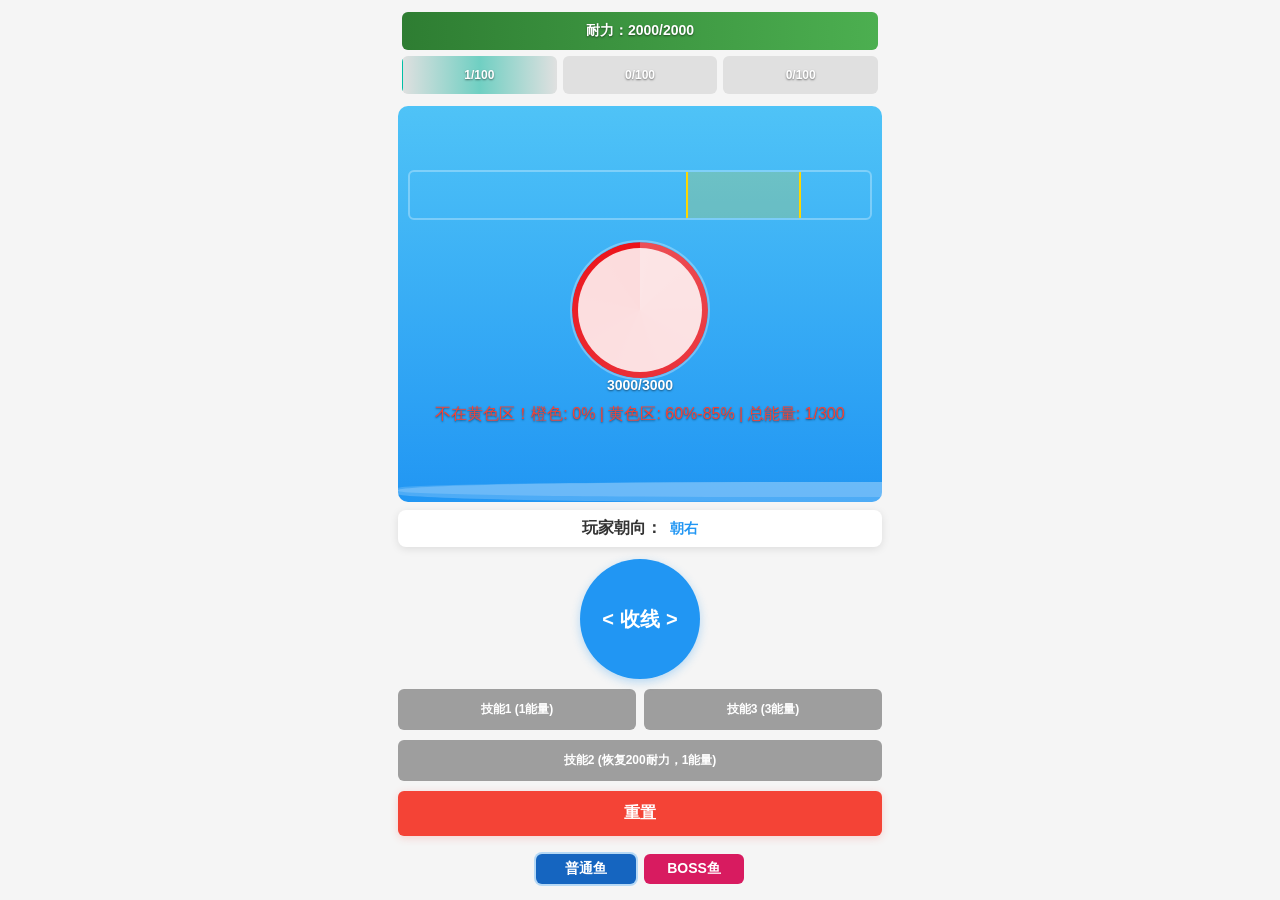
==== index.html @ 4c5f19bc "修改多个文件" ====
<!DOCTYPE html>
<html lang="zh-CN">
<head>
    <meta charset="UTF-8">
    <!-- 终极移动端视口设置：强制竖屏、适配刘海屏、禁止缩放 -->
    <meta name="viewport" content="width=device-width, initial-scale=1.0, maximum-scale=1.0, minimum-scale=1.0, user-scalable=no, viewport-fit=cover">
    <meta name="screen-orientation" content="portrait">
    <meta name="x5-screen-orientation" content="portrait">
    <meta name="msapplication-tap-highlight" content="no">
    <meta name="apple-mobile-web-app-capable" content="yes">
    <meta name="apple-mobile-web-app-status-bar-style" content="black-translucent">
    <title>demo</title>
    <link rel="stylesheet" href="game.css">
</head>
<body>
    <!-- 子弹时间提示 -->
    <div class="bullet-time-notice" id="bulletTimeNotice">子弹时间！1秒内橙色条减速，鱼持续掉血</div>

    <!-- 游戏结束弹窗（补充缺失的DOM） -->
    <div class="game-over-screen" id="gameOverScreen">
        <div class="game-over-text" id="gameOverText"></div>
        <button class="reset-button" id="gameOverResetBtn">重新开始</button>
    </div>

    <div class="main-wrapper">
        <!-- 顶部区域 - 横向耐力和能量条 -->
        <div class="top-section">
            <div class="player-stamina-horizontal">
                <div class="player-stamina-fill-horizontal" id="playerStaminaFill"></div>
                <div class="player-stamina-text-horizontal" id="playerStaminaText">耐力：2000/2000</div>
            </div>
            <div class="green-bars-horizontal">
                <div class="green-bar-horizontal">
                    <div class="green-fill-horizontal" id="greenFill1"></div>
                    <div class="green-effect-horizontal" id="greenEffect1"></div>
                    <!-- 新增能量条文字容器 -->
                    <div class="green-bar-text" id="greenBarText1">0/100</div>
                </div>
                <div class="green-bar-horizontal">
                    <div class="green-fill-horizontal" id="greenFill2"></div>
                    <div class="green-effect-horizontal" id="greenEffect2"></div>
                    <!-- 新增能量条文字容器 -->
                    <div class="green-bar-text" id="greenBarText2">0/100</div>
                </div>
                <div class="green-bar-horizontal">
                    <div class="green-fill-horizontal" id="greenFill3"></div>
                    <div class="green-effect-horizontal" id="greenEffect3"></div>
                    <!-- 新增能量条文字容器 -->
                    <div class="green-bar-text" id="greenBarText3">0/100</div>
                </div>
            </div>
        </div>

        <!-- 水域区域 -->
        <div class="water-section">
            <div class="water-wave"></div>
            <div class="water-wave"></div>
            <div class="pull-bar-section">
                <div class="top-bar">
                    <div class="orange-fill" id="orangeFill"></div>
                    <div class="target-zone" id="targetZone"></div>
                </div>
            </div>
            <div class="fish-health-section">
                <div class="fish-health-container">
                    <div class="fish-direction-text" id="fishDirectionText">鱼游动方向：右</div>
                    <div class="fish-health-ring">
                        <div class="fish-health-fill" id="fishHealthFill"></div>
                    </div>
                    <div class="fish-health-mask">
                        <div class="fish-icon" id="fishIcon"></div>
                    </div>
                    <div class="fish-health-text" id="fishHealthText">3000/3000</div>
                </div>
            </div>
            <!-- 状态文本（放大字号适配） -->
            <div class="status" id="status">按住并拖动收线按钮（往鱼反方向）| 黄色判定区：60%（含）-85%（不含） | 总能量：0/300</div>
        </div>

        <!-- 玩家朝向区域 -->
        <div class="player-direction-section">
            <div class="direction-display">
                <div class="direction-label">玩家朝向：</div>
                <div class="player-icon" id="playerIcon"></div>
                <div class="direction-text" id="directionText">朝右</div>
            </div>
        </div>

        <!-- 底部操作区域（重构按钮布局） -->
        <div class="bottom-section">
            <div class="button-container">
                <!-- 收线按钮单独一行居中 -->
                <div class="reel-button-row">
                    <button class="reel-button" id="reelButton">
                        <span>&lt;</span>
                        <span>收线</span>
                        <span>&gt;</span>
                    </button>
                </div>
                
                <!-- 技能1/3并排 -->
                <div class="skill-buttons-row-1">
                    <button class="skill-button skill1-button" id="skill1Button" disabled>技能1 (1能量)</button>
                    <button class="skill-button skill3-button" id="skill3Button" disabled>技能3 (3能量)</button>
                </div>
                
                <!-- 技能2单独一行 -->
                <div class="skill-buttons-row-2">
                    <button class="skill-button skill2-button" id="skill2Button" disabled>技能2 (恢复200耐力，1能量)</button>
                </div>
                
                <!-- 重置按钮 -->
                <div class="reset-button-row">
                    <button class="reset-button" id="resetButton">重置</button>
                </div>
                
                <!-- 鱼类型选择移到重置按钮下方 -->
                <div class="fish-select-group">
                    <button class="fish-select-button normal-fish-btn active" id="normalFishBtn">普通鱼</button>
                    <button class="fish-select-button boss-fish-btn" id="bossFishBtn">BOSS鱼</button>
                </div>
            </div>
        </div>
    </div>

    <!-- 粒子容器（fixed全屏，最高层级） -->
    <div class="particle-container" id="particleContainer"></div>

    <script src="game.js"></script>
</body>
</html>
---- game.css ----
* {
    margin: 0;
    padding: 0;
    box-sizing: border-box;
    touch-action: none; 
    -webkit-tap-highlight-color: transparent;
}

/* 核心：body填满屏幕，无滚动，适配刘海屏 */
body {
    font-family: Arial, sans-serif;
    background: #f5f5f5;
    display: flex;
    flex-direction: column;
    align-items: center;
    width: 100vw;          
    height: 100vh;         
    overflow: hidden;      
    padding: 0;            
    /* 适配刘海屏/底部导航栏 */
    padding-top: env(safe-area-inset-top);
    padding-bottom: env(safe-area-inset-bottom);
    padding-left: env(safe-area-inset-left);
    padding-right: env(safe-area-inset-right);
}

/* 核心：主容器填满屏幕，用flex替代grid实现高度自适应 */
.main-wrapper {
    width: 100%;
    height: 100%;          
    max-width: 500px;      
    display: flex;
    flex-direction: column;
    gap: 8px;              
    padding: 8px;          
}

/* 顶部区域：自适应高度，不占过多空间 */
.top-section {
    display: flex;
    flex-direction: column;
    gap: 6px;
    padding: 4px;
    width: 100%;
    flex-shrink: 0;        
}

.fish-select-group {
    display: flex;
    gap: 8px;
    justify-content: center;
    margin-top: 8px; 
    flex-wrap: wrap;
}

.fish-select-button {
    padding: 6px 16px;
    font-size: 14px;
    font-weight: bold;
    color: white;
    border: none;
    border-radius: 6px;
    cursor: pointer;
    transition: all 0.2s;
    user-select: none;
    min-width: 100px;
}

.normal-fish-btn { background: #2196f3; }
.normal-fish-btn.active { background: #1565c0; box-shadow: 0 0 0 2px rgba(33, 150, 243, 0.3); }
.boss-fish-btn { background: #d81b60; }
.boss-fish-btn.active { background: #b0003a; box-shadow: 0 0 0 2px rgba(216, 27, 96, 0.3); }

/* 耐力条/能量条：降低高度，适配屏幕 + 恢复能量进度文字 */
.player-stamina-horizontal {
    width: 100%;
    height: 38px;
    background: #e0e0e0;
    border-radius: 6px;
    overflow: hidden;
    position: relative;
}

.player-stamina-fill-horizontal {
    position: absolute;
    top: 0;
    left: 0;
    height: 100%;
    width: 100%;
    background: linear-gradient(90deg, #2E7D32, #4CAF50);
    transition: width 0.1s linear;
}

.player-stamina-text-horizontal {
    position: absolute;
    top: 50%;
    left: 50%;
    transform: translate(-50%, -50%);
    color: white;
    font-weight: bold;
    font-size: 14px;
    text-shadow: 0 1px 2px rgba(0,0,0,0.5);
    z-index: 1;
}

.green-bars-horizontal {
    display: flex;
    gap: 6px;
    width: 100%;
}

.green-bar-horizontal {
    flex: 1;
    height: 38px;
    background: #e0e0e0;
    border-radius: 6px;
    overflow: hidden;
    position: relative;
}

/* 新增：能量条进度文字 */
.green-bar-text {
    position: absolute;
    top: 50%;
    left: 50%;
    transform: translate(-50%, -50%);
    color: white;
    font-weight: bold;
    font-size: 12px;
    text-shadow: 0 1px 2px rgba(0,0,0,0.5);
    z-index: 1;
}

.green-fill-horizontal {
    position: absolute;
    top: 0;
    left: 0;
    height: 100%;
    width: 0%;
    background: #00bfa5;
    transition: width 0.05s linear;
}

.green-fill-horizontal.full {
    background: linear-gradient(90deg, #00ff9d, #00bfa5);
    box-shadow: 0 0 12px rgba(0, 255, 157, 0.7);
    animation: glow 1s infinite alternate;
}

@keyframes glow {
    from { box-shadow: 0 0 12px rgba(0, 255, 157, 0.7); }
    to { box-shadow: 0 0 20px rgba(0, 255, 157, 1); }
}

.green-effect-horizontal {
    position: absolute;
    top: 0;
    left: 0;
    width: 100%;
    height: 100%;
    background: linear-gradient(90deg, 
        rgba(0,191,165,0) 0%, 
        rgba(0,191,165,0.5) 50%, 
        rgba(0,191,165,0) 100%);
    opacity: 0;
    animation: greenShimmerHorizontal 1.2s infinite linear;
}

.green-effect-horizontal.active { opacity: 1; }

@keyframes greenShimmerHorizontal {
    0% { transform: translateX(-100%); }
    100% { transform: translateX(100%); }
}

/* 水域区域：核心自适应高度，占满剩余空间 */
.water-section {
    width: 100%;
    background: linear-gradient(180deg, #4fc3f7, #2196f3);
    border-radius: 10px;
    position: relative;
    overflow: hidden;
    padding: 15px 10px;
    display: flex;
    flex-direction: column;
    align-items: center;
    justify-content: center;
    flex-grow: 1;          
    min-height: 280px;     
}

.pull-bar-section { width: 100%; }

/* 水波动画：缩小尺寸，适配小屏 */
.water-wave {
    position: absolute;
    bottom: 0;
    left: 0;
    width: 200%;
    height: 20px;
    background: rgba(255, 255, 255, 0.2);
    border-radius: 40%;
    animation: wave 8s linear infinite;
    z-index: 1;
}

.water-wave:nth-child(2) {
    animation-delay: -4s;
    opacity: 0.8;
    height: 15px;
    bottom: 5px;
}

@keyframes wave {
    0% { transform: translateX(0) rotate(0deg); }
    50% { transform: translateX(-50%) rotate(10deg); }
    100% { transform: translateX(0) rotate(0deg); }
}

/* 拉力条：降低高度，适配屏幕 */
.top-bar {
    position: relative;
    width: 100%;
    height: 50px;
    background: transparent;
    border-radius: 6px;
    overflow: hidden;
    margin-bottom: 20px;
    z-index: 2;
    border: 2px solid rgba(255, 255, 255, 0.3);
    display: flex;
    align-items: center;
    padding: 0 8px;
}

.orange-fill {
    position: absolute;
    top: 50%;
    left: 0;
    transform: translateY(-50%);
    height: 100%;
    width: 0%;
    background: linear-gradient(to right, #ff6d00, #ffb74d);
    opacity: 0.9;
    border-radius: 3px;
    transition: width 0.1s ease;
    z-index: 1;
}

.orange-fill.bullet-time {
    background: linear-gradient(90deg, #ff8c00, #ffdd00, #ff8c00);
    box-shadow: 0 0 15px rgba(255, 221, 0, 0.8);
    animation: pulse 0.5s infinite alternate;
}

@keyframes pulse {
    from { transform: translateY(-50%) scaleX(1); }
    to { transform: translateY(-50%) scaleX(1.02); }
}

.orange-fill.full-warning {
    background: linear-gradient(90deg, #ff8c00, #ff0000, #ff8c00);
    box-shadow: 0 0 15px rgba(255, 0, 0, 0.8);
    animation: shake 0.3s infinite alternate;
}

@keyframes shake {
    from { transform: translateY(-50%) translateX(0); }
    to { transform: translateY(-50%) translateX(3px); }
}

/* 黄色判定区：提升层级，确保不被橙色条覆盖 */
.target-zone {
    position: absolute;
    top: 0;
    left: 60%;
    width: 25%;
    height: 100%;
    border-left: 2px solid #ffd700;
    border-right: 2px solid #ffd700;
    box-sizing: border-box;
    background: rgba(255, 215, 0, 0.2);
    z-index: 3;
    transition: left 0.1s linear, width 0.1s linear;
}

/* 粒子容器：全屏布局，最高层级，允许溢出 */
.particle-container {
    position: fixed;
    top: 0;
    left: 0;
    width: 100vw;    
    height: 100vh;   
    pointer-events: none;
    z-index: 9999;   
    overflow: visible;
}

.particle {
    position: absolute;
    width: 4px;
    height: 4px;
    background: #00bfa5;
    border-radius: 50%;
    opacity: 0;
    z-index: 9999;
}

@keyframes particle-to-energy {
    0% { transform: translate(0, 0) scale(0); opacity: 0; }
    20% { opacity: 1; transform: translate(0, -15px) scale(1); }
    80% { opacity: 0.8; transform: translate(calc(var(--target-x) * 1px), calc(var(--target-y) * 1px)) scale(0.8); }
    100% { transform: translate(calc(var(--target-x) * 1px), calc(var(--target-y) * 1px)) scale(0); opacity: 0; }
}

/* 鱼血量容器：缩小尺寸，适配小屏 */
.fish-health-container {
    position: relative;
    width: 140px;
    height: 140px;
    z-index: 2;
    border: 2px solid rgba(255, 255, 255, 0.3);
    border-radius: 50%;
    background: transparent;
}

.fish-health-ring {
    width: 100%;
    height: 100%;
    border-radius: 50%;
    background: transparent;
    position: relative;
    overflow: hidden;
}

.fish-health-fill {
    position: absolute;
    top: 0;
    left: 0;
    width: 100%;
    height: 100%;
    background: conic-gradient(#ff4444 0deg, #ff0000 var(--health-deg), transparent var(--health-deg));
    clip-path: circle(50% at center);
    transition: --health-deg 0.05s linear;
    opacity: 0.9;
}

.fish-health-mask {
    position: absolute;
    top: 6px;
    left: 6px;
    right: 6px;
    bottom: 6px;
    border-radius: 50%;
    background: rgba(255, 255, 255, 0.85);
    display: flex;
    align-items: center;
    justify-content: center;
    z-index: 2;
}

.fish-icon {
    width: 60px;
    height: 60px;
    background: url("https://img.icons8.com/fluency/96/000000/fish.png") center/contain no-repeat;
    transition: transform 0.5s ease;
}

.fish-icon.left { transform: scaleX(-1); }
.fish-direction-text { display: none; }

.fish-health-text {
    position: absolute;
    bottom: -15px;
    left: 50%;
    transform: translateX(-50%);
    color: white;
    text-shadow: 0 1px 2px rgba(0,0,0,0.5);
    font-weight: bold;
    font-size: 14px;
    z-index: 3;
}

/* 玩家朝向区域：缩小尺寸，适配屏幕 */
.player-direction-section {
    width: 100%;
    display: flex;
    flex-direction: column;
    align-items: center;
    margin-bottom: 4px;
    flex-shrink: 0;
}

.direction-display {
    display: flex;
    align-items: center;
    gap: 4px;
    padding: 8px 15px;
    background: white;
    border-radius: 8px;
    box-shadow: 0 2px 8px rgba(0,0,0,0.1);
    width: 100%;
    justify-content: center;
}

.direction-label { font-size: 16px; font-weight: bold; color: #333; }
.player-icon {
    width: 0px;
    height: 0px;
    background: url("https://img.icons8.com/fluency/96/000000/person-fishing.png") center/contain no-repeat;
    transition: transform 0.3s ease;
}
.player-icon.left { transform: scaleX(-1); }
.direction-text { font-size: 14px; font-weight: bold; color: #2196f3; }

/* 底部区域：自适应高度，不溢出 */
.bottom-section {
    width: 100%;
    display: flex;
    flex-direction: column;
    flex-shrink: 0;        
}

/* 重构按钮布局：收线按钮居中，技能1/3分上下 */
.button-container {
    display: flex;
    flex-direction: column;
    align-items: center;
    gap: 10px;
    margin-bottom: 8px;
}

/* 收线按钮行：单独一行居中 */
.reel-button-row {
    display: flex;
    justify-content: center;
    width: 100%;
}

/* 技能按钮行：技能1/3并排，技能2单独一行 */
.skill-buttons-row-1 {
    display: flex;
    justify-content: space-between;
    width: 100%;
    gap: 8px;
}

.skill-buttons-row-2 {
    display: flex;
    justify-content: center;
    width: 100%;
}

.reset-button-row {
    display: flex;
    justify-content: center;
    width: 100%;
}

/* 收线按钮：保持原有尺寸 */
.reel-button {
    width: 120px;
    height: 120px;
    font-size: 20px;
    font-weight: bold;
    color: white;
    background: #2196f3;
    border: none;
    border-radius: 50%;
    cursor: pointer;
    transition: all 0.2s;
    user-select: none;
    display: flex;
    align-items: center;
    justify-content: center;
    gap: 6px;
    position: relative;
    touch-action: none;
    box-shadow: 0 3px 10px rgba(33, 150, 243, 0.3);
}

.reel-button.correct-direction {
    background: linear-gradient(135deg, #4CAF50, #8BC34A);
    box-shadow: 0 0 20px rgba(76, 175, 80, 0.8);
    animation: correctPulse 0.6s infinite alternate;
}

@keyframes correctPulse {
    from { transform: scale(1); }
    to { transform: scale(1.05); }
}

.reel-button:hover, .reel-button:active {
    background: #1565c0;
    transform: scale(0.96);
}

.reel-button.dragging { background: #1565c0; }

/* 按钮通用样式：技能按钮改为正方形，减少横向占用 */
.reset-button {
    padding: 12px 0;
    font-size: 16px;
    font-weight: bold;
    color: white;
    background: #f44336;
    border: none;
    border-radius: 6px;
    cursor: pointer;
    transition: background 0.2s, transform 0.1s;
    user-select: none;
    width: 100%;
    box-shadow: 0 2px 8px rgba(244, 67, 54, 0.2);
}

.reset-button:hover, .reset-button:active {
    background: #d32f2f;
    transform: scale(0.96);
}

/* 技能按钮：改为正方形/等宽按钮，缩小字体，减少横向占用 */
.skill-button {
    padding: 12px 0;
    font-size: 12px;
    font-weight: bold;
    color: white;
    border: none;
    border-radius: 6px;
    cursor: pointer;
    transition: background 0.2s, transform 0.1s;
    user-select: none;
    flex: 1;
    min-width: 0; /* 移除最小宽度限制 */
    box-shadow: 0 2px 6px rgba(0,0,0,0.1);
    text-align: center;
    white-space: nowrap;
    overflow: hidden;
    text-overflow: ellipsis;
}

.skill1-button { background: #4caf50; }
.skill1-button:hover, .skill1-button:active { background: #388e3c; transform: scale(0.96); }
.skill1-button:disabled { background: #9e9e9e; cursor: not-allowed; transform: none; box-shadow: none; }

.skill2-button { background: #9C27B0; }
.skill2-button:hover, .skill2-button:active { background: #7B1FA2; transform: scale(0.96); }
.skill2-button:disabled { background: #9e9e9e; cursor: not-allowed; transform: none; box-shadow: none; }

.skill3-button { background: #ff9800; }
.skill3-button:hover, .skill3-button:active { background: #f57c00; transform: scale(0.96); }
.skill3-button:disabled { background: #9e9e9e; cursor: not-allowed; transform: none; box-shadow: none; }

/* 状态文本：放大字号，适配不同屏幕 */
.status {
    font-size: 15px; /* 原12px → 15px */
    color: #666;
    text-align: center;
    margin-bottom: 4px;
    padding: 8px 6px; /* 增加内边距 */
    border-radius: 6px;
    transition: all 0.2s;
    line-height: 1.4;
    font-weight: 500;
}

/* 水域中的状态文本样式优化 */
.water-section .status {
    margin-top: 15px;
    width: 100%;
    color: white;
    text-shadow: 0 1px 2px rgba(0,0,0,0.5);
    font-size: 16px; /* 水域内再放大1px */
}

.status.correct {
    background: rgba(76, 175, 80, 0.2);
    color: #2E7D32;
    font-weight: bold;
}

.status.wrong {
    background: rgba(244, 67, 54, 0.2);
    color: #C62828;
    font-weight: bold;
}

/* 子弹时间提示：适配刘海屏，缩小尺寸 */
.bullet-time-notice {
    position: fixed;
    top: calc(10px + env(safe-area-inset-top));
    left: 50%;
    transform: translateX(-50%);
    background: rgba(255, 221, 0, 0.9);
    color: #333;
    padding: 6px 20px;
    border-radius: 50px;
    font-size: 16px;
    font-weight: bold;
    z-index: 100;
    opacity: 0;
    transition: opacity 0.3s;
    pointer-events: none;
    box-shadow: 0 3px 12px rgba(255, 221, 0, 0.8);
}

.bullet-time-notice.show {
    opacity: 1;
    animation: bounce 0.5s ease-in-out;
}

@keyframes bounce {
    0% { transform: translateX(-50%) scale(0.8); }
    50% { transform: translateX(-50%) scale(1.1); }
    100% { transform: translateX(-50%) scale(1); }
}

/* 游戏结束弹窗：适配手机屏幕 */
.game-over-screen {
    position: fixed;
    top: 50%;
    left: 50%;
    transform: translate(-50%, -50%);
    background: rgba(0,0,0,0.85);
    color: white;
    padding: 20px 30px;
    border-radius: 10px;
    font-size: 18px;
    font-weight: bold;
    z-index: 999;
    display: none;
    text-align: center;
    width: 85%;
    max-width: 300px;
}

.game-over-text {
    margin-bottom: 15px;
    line-height: 1.4;
}

/* 自定义属性兼容 */
:root { --health-deg: 360deg; }

/* 移动端专属适配（覆盖所有尺寸） */
@media (max-width: 768px) {
    .main-wrapper { gap: 6px; padding: 6px; }
    .top-section { gap: 4px; padding: 2px; }
    .player-stamina-horizontal, .green-bar-horizontal { height: 35px; }
    .water-section { min-height: 250px; padding: 10px 8px; }
    .top-bar { height: 45px; margin-bottom: 15px; }
    .fish-health-container { width: 120px; height: 120px; }
    .fish-icon { width: 50px; height: 50px; }
    
    /* 状态文字进一步放大 */
    .status { font-size: 14px; }
    .water-section .status { font-size: 15px; }
    
    /* 技能按钮字体更小，适配极小屏 */
    .skill-button { font-size: 11px; padding: 10px 0; }
}

/* 极小屏幕（如iPhone SE/小安卓机） */
@media (max-width: 375px) {
    .reel-button { width: 100px; height: 100px; font-size: 18px; }
    .fish-health-container { width: 100px; height: 100px; }
    .fish-icon { width: 40px; height: 40px; }
    .top-bar { height: 40px; }
    .water-section { min-height: 220px; }
    
    /* 极小屏状态文字适配 */
    .status { font-size: 13px; padding: 6px 4px; }
    .water-section .status { font-size: 14px; }
}
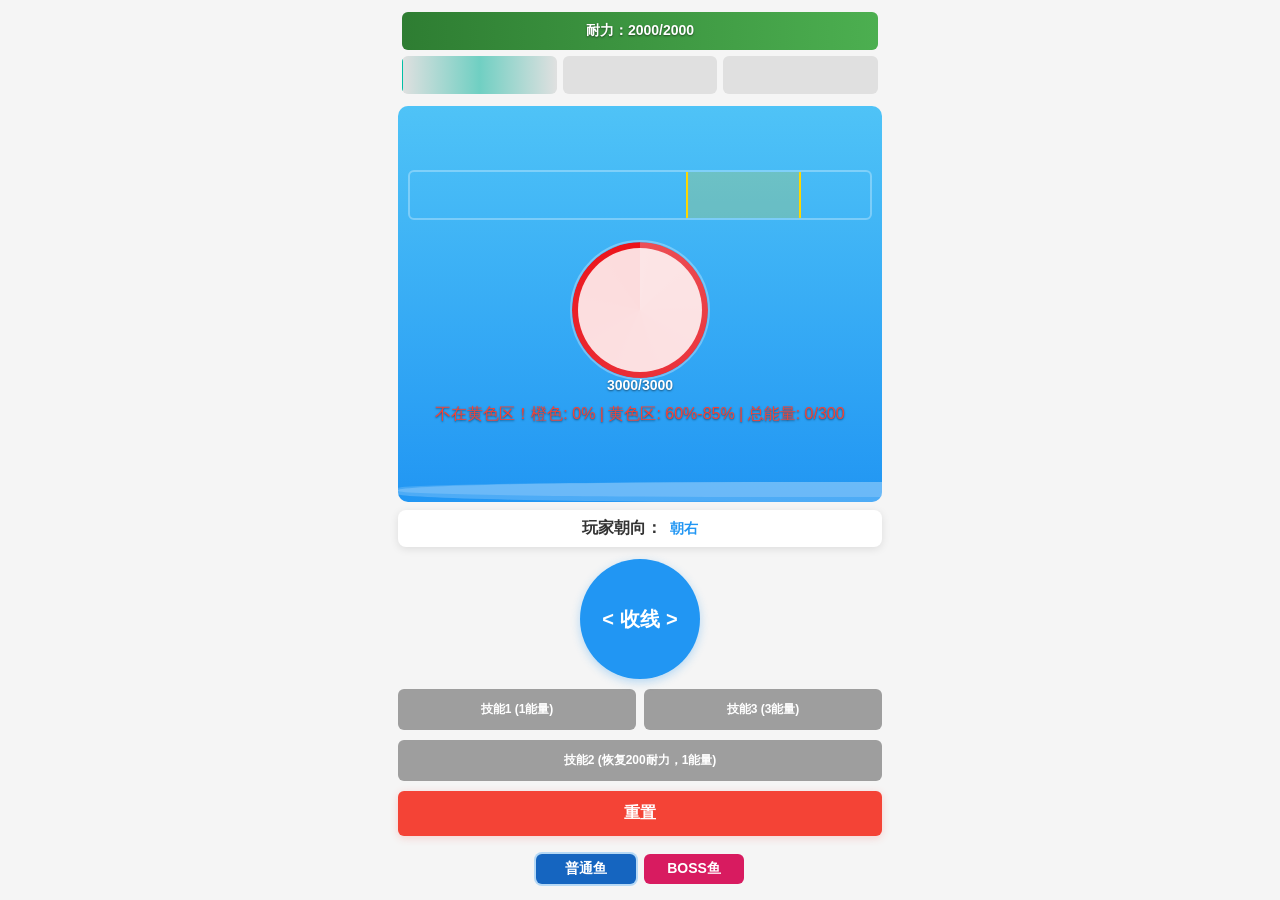
==== commit c8f66287: "改动很多" ====
--- a/index.html
+++ b/index.html
@@ -33,21 +33,17 @@
                 <div class="green-bar-horizontal">
                     <div class="green-fill-horizontal" id="greenFill1"></div>
                     <div class="green-effect-horizontal" id="greenEffect1"></div>
-                    <!-- 新增能量条文字容器 -->
-                    <div class="green-bar-text" id="greenBarText1">0/100</div>
-                </div>
+                    
+                                    </div>
                 <div class="green-bar-horizontal">
                     <div class="green-fill-horizontal" id="greenFill2"></div>
                     <div class="green-effect-horizontal" id="greenEffect2"></div>
-                    <!-- 新增能量条文字容器 -->
-                    <div class="green-bar-text" id="greenBarText2">0/100</div>
+                    
                 </div>
                 <div class="green-bar-horizontal">
                     <div class="green-fill-horizontal" id="greenFill3"></div>
                     <div class="green-effect-horizontal" id="greenEffect3"></div>
-                    <!-- 新增能量条文字容器 -->
-                    <div class="green-bar-text" id="greenBarText3">0/100</div>
-                </div>
+                                    </div>
             </div>
         </div>
 
--- a/game.css
+++ b/game.css
@@ -2,7 +2,6 @@
     margin: 0;
     padding: 0;
     box-sizing: border-box;
-    touch-action: none; 
     -webkit-tap-highlight-color: transparent;
 }
 
@@ -302,6 +301,9 @@
     height: 4px;
     background: #00bfa5;
     border-radius: 50%;
+    border-style:solid;
+    border-width:2px;
+    border-color: white;
     opacity: 0;
     z-index: 9999;
 }
@@ -670,4 +672,8 @@
     /* 极小屏状态文字适配 */
     .status { font-size: 13px; padding: 6px 4px; }
     .water-section .status { font-size: 14px; }
+}
+
+.skill-button, .reset-button, .fish-select-button {
+    touch-action: manipulation; /* 允许点击、轻扫等操作，禁用缩放 */
 }
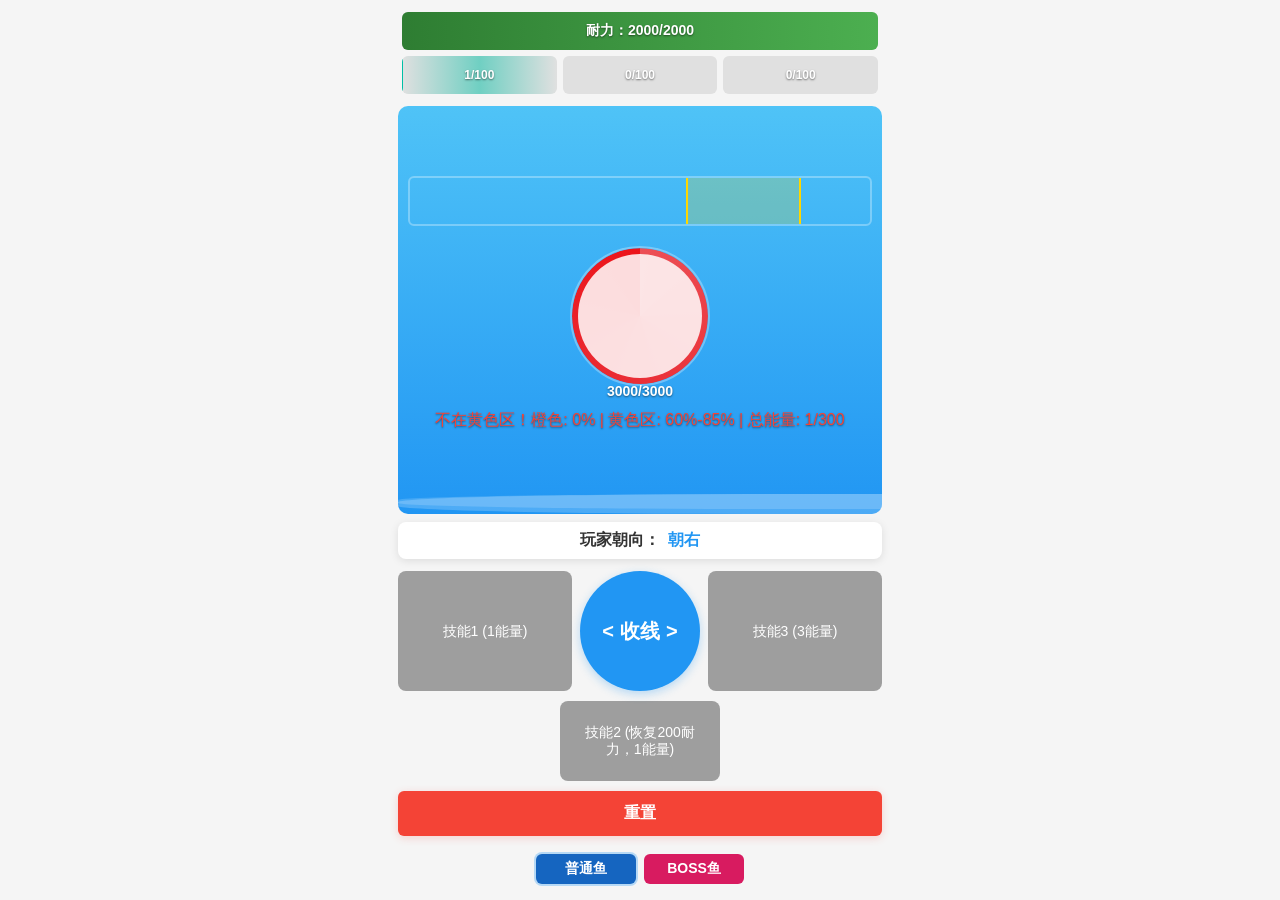
==== commit 1f8c9d79: "改动技能按钮" ====
--- a/index.html
+++ b/index.html
@@ -33,17 +33,19 @@
                 <div class="green-bar-horizontal">
                     <div class="green-fill-horizontal" id="greenFill1"></div>
                     <div class="green-effect-horizontal" id="greenEffect1"></div>
-                    
-                                    </div>
+                    <!-- 补充能量条文字节点 -->
+                    <div class="green-bar-text" id="greenBarText1">0/100</div>
+                </div>
                 <div class="green-bar-horizontal">
                     <div class="green-fill-horizontal" id="greenFill2"></div>
                     <div class="green-effect-horizontal" id="greenEffect2"></div>
-                    
+                    <div class="green-bar-text" id="greenBarText2">0/100</div>
                 </div>
                 <div class="green-bar-horizontal">
                     <div class="green-fill-horizontal" id="greenFill3"></div>
                     <div class="green-effect-horizontal" id="greenEffect3"></div>
-                                    </div>
+                    <div class="green-bar-text" id="greenBarText3">0/100</div>
+                </div>
             </div>
         </div>
 
@@ -73,35 +75,30 @@
             <div class="status" id="status">按住并拖动收线按钮（往鱼反方向）| 黄色判定区：60%（含）-85%（不含） | 总能量：0/300</div>
         </div>
 
-        <!-- 玩家朝向区域 -->
+        <!-- 玩家朝向区域：移除icon，合并标签和文字 -->
         <div class="player-direction-section">
             <div class="direction-display">
                 <div class="direction-label">玩家朝向：</div>
-                <div class="player-icon" id="playerIcon"></div>
                 <div class="direction-text" id="directionText">朝右</div>
             </div>
         </div>
 
-        <!-- 底部操作区域（重构按钮布局） -->
+        <!-- 底部操作区域（重构按钮布局：技能1/3在收线左右，技能2在下方） -->
         <div class="bottom-section">
             <div class="button-container">
-                <!-- 收线按钮单独一行居中 -->
-                <div class="reel-button-row">
+                <!-- 收线+技能1/3 横向布局 -->
+                <div class="reel-skill-row">
+                    <button class="skill-button skill1-button" id="skill1Button" disabled>技能1 (1能量)</button>
                     <button class="reel-button" id="reelButton">
                         <span>&lt;</span>
                         <span>收线</span>
                         <span>&gt;</span>
                     </button>
-                </div>
-                
-                <!-- 技能1/3并排 -->
-                <div class="skill-buttons-row-1">
-                    <button class="skill-button skill1-button" id="skill1Button" disabled>技能1 (1能量)</button>
                     <button class="skill-button skill3-button" id="skill3Button" disabled>技能3 (3能量)</button>
                 </div>
                 
-                <!-- 技能2单独一行 -->
-                <div class="skill-buttons-row-2">
+                <!-- 技能2单独一行：更高、略宽于收线按钮 -->
+                <div class="skill2-row">
                     <button class="skill-button skill2-button" id="skill2Button" disabled>技能2 (恢复200耐力，1能量)</button>
                 </div>
                 
@@ -121,6 +118,8 @@
 
     <!-- 粒子容器（fixed全屏，最高层级） -->
     <div class="particle-container" id="particleContainer"></div>
+    <!-- 鱼水花特效容器 -->
+    <div class="fish-splash-container" id="fishSplashContainer"></div>
 
     <script src="game.js"></script>
 </body>
--- a/game.css
+++ b/game.css
@@ -366,6 +366,7 @@
     height: 60px;
     background: url("https://img.icons8.com/fluency/96/000000/fish.png") center/contain no-repeat;
     transition: transform 0.5s ease;
+    position: relative; /* 为水花特效定位做准备 */
 }
 
 .fish-icon.left { transform: scaleX(-1); }
@@ -383,7 +384,7 @@
     z-index: 3;
 }
 
-/* 玩家朝向区域：缩小尺寸，适配屏幕 */
+/* 玩家朝向区域：移除icon后优化样式，标签和文字同行居中 */
 .player-direction-section {
     width: 100%;
     display: flex;
@@ -396,7 +397,7 @@
 .direction-display {
     display: flex;
     align-items: center;
-    gap: 4px;
+    gap: 8px; /* 增加间距更美观 */
     padding: 8px 15px;
     background: white;
     border-radius: 8px;
@@ -405,15 +406,16 @@
     justify-content: center;
 }
 
-.direction-label { font-size: 16px; font-weight: bold; color: #333; }
-.player-icon {
-    width: 0px;
-    height: 0px;
-    background: url("https://img.icons8.com/fluency/96/000000/person-fishing.png") center/contain no-repeat;
-    transition: transform 0.3s ease;
-}
-.player-icon.left { transform: scaleX(-1); }
-.direction-text { font-size: 14px; font-weight: bold; color: #2196f3; }
+.direction-label { 
+    font-size: 16px; 
+    font-weight: bold; 
+    color: #333; 
+}
+.direction-text { 
+    font-size: 16px; /* 放大文字，和标签一致 */
+    font-weight: bold; 
+    color: #2196f3; 
+}
 
 /* 底部区域：自适应高度，不溢出 */
 .bottom-section {
@@ -423,43 +425,42 @@
     flex-shrink: 0;        
 }
 
-/* 重构按钮布局：收线按钮居中，技能1/3分上下 */
+/* 重构按钮布局：核心修改部分 */
 .button-container {
     display: flex;
     flex-direction: column;
     align-items: center;
     gap: 10px;
     margin-bottom: 8px;
-}
-
-/* 收线按钮行：单独一行居中 */
-.reel-button-row {
-    display: flex;
-    justify-content: center;
-    width: 100%;
-}
-
-/* 技能按钮行：技能1/3并排，技能2单独一行 */
-.skill-buttons-row-1 {
-    display: flex;
+    width: 100%;
+}
+
+/* 收线+技能1/3 横向布局：核心样式 */
+.reel-skill-row {
+    display: flex;
+    align-items: center;
     justify-content: space-between;
     width: 100%;
-    gap: 8px;
-}
-
-.skill-buttons-row-2 {
-    display: flex;
-    justify-content: center;
-    width: 100%;
-}
-
-.reset-button-row {
-    display: flex;
-    justify-content: center;
-    width: 100%;
-}
-
-/* 收线按钮：保持原有尺寸 */
+    gap: 8px; /* 按钮间间距 */
+}
+
+/* 技能1/3样式：高度和收线按钮一致，宽度平分剩余空间 */
+.reel-skill-row .skill1-button,
+.reel-skill-row .skill3-button {
+    flex: 1; /* 平分剩余宽度，占满屏幕 */
+    height: 120px; /* 和收线按钮高度一致 */
+    padding: 0;
+    font-size: 14px;
+    border-radius: 8px;
+    display: flex;
+    align-items: center;
+    justify-content: center;
+    text-align: center;
+    white-space: normal; /* 允许换行 */
+    line-height: 1.2;
+}
+
+/* 收线按钮：保持原有尺寸，居中 */
 .reel-button {
     width: 120px;
     height: 120px;
@@ -479,6 +480,7 @@
     position: relative;
     touch-action: none;
     box-shadow: 0 3px 10px rgba(33, 150, 243, 0.3);
+    flex-shrink: 0; /* 防止收线按钮被压缩 */
 }
 
 .reel-button.correct-direction {
@@ -499,7 +501,35 @@
 
 .reel-button.dragging { background: #1565c0; }
 
-/* 按钮通用样式：技能按钮改为正方形，减少横向占用 */
+/* 技能2行样式：宽度比收线略宽，高度更高 */
+.skill2-row {
+    width: 100%;
+    display: flex;
+    justify-content: center;
+}
+
+.skill2-row .skill2-button {
+    width: calc(120px + 40px); /* 比收线按钮宽40px */
+    height: 80px; /* 更高的高度 */
+    padding: 0 15px;
+    font-size: 14px;
+    border-radius: 8px;
+    display: flex;
+    align-items: center;
+    justify-content: center;
+    text-align: center;
+    white-space: normal;
+    line-height: 1.2;
+}
+
+/* 重置按钮行 */
+.reset-button-row {
+    display: flex;
+    justify-content: center;
+    width: 100%;
+}
+
+/* 按钮通用样式调整 */
 .reset-button {
     padding: 12px 0;
     font-size: 16px;
@@ -520,26 +550,17 @@
     transform: scale(0.96);
 }
 
-/* 技能按钮：改为正方形/等宽按钮，缩小字体，减少横向占用 */
+/* 技能按钮基础样式（覆盖原有样式） */
 .skill-button {
-    padding: 12px 0;
-    font-size: 12px;
-    font-weight: bold;
     color: white;
     border: none;
-    border-radius: 6px;
     cursor: pointer;
     transition: background 0.2s, transform 0.1s;
     user-select: none;
-    flex: 1;
-    min-width: 0; /* 移除最小宽度限制 */
     box-shadow: 0 2px 6px rgba(0,0,0,0.1);
-    text-align: center;
-    white-space: nowrap;
-    overflow: hidden;
-    text-overflow: ellipsis;
-}
-
+}
+
+/* 技能按钮颜色区分 */
 .skill1-button { background: #4caf50; }
 .skill1-button:hover, .skill1-button:active { background: #388e3c; transform: scale(0.96); }
 .skill1-button:disabled { background: #9e9e9e; cursor: not-allowed; transform: none; box-shadow: none; }
@@ -643,6 +664,58 @@
 /* 自定义属性兼容 */
 :root { --health-deg: 360deg; }
 
+/* 鱼水花特效容器和粒子样式 */
+.fish-splash-container {
+    position: fixed;
+    top: 0;
+    left: 0;
+    width: 100vw;
+    height: 100vh;
+    pointer-events: none;
+    z-index: 9998; /* 低于能量粒子，高于游戏内容 */
+    overflow: visible;
+}
+
+.fish-splash-particle {
+    position: absolute;
+    width: 6px;
+    height: 6px;
+    background: rgba(255, 255, 255, 0.9);
+    border-radius: 50%;
+    opacity: 0;
+    z-index: 9998;
+}
+
+@keyframes fishSplashLeft {
+    0% { 
+        transform: translate(0, 0) scale(0); 
+        opacity: 1; 
+    }
+    50% { 
+        transform: translate(-50px, 10px) scale(1.2); 
+        opacity: 0.8; 
+    }
+    100% { 
+        transform: translate(-150px, 20px) scale(0); 
+        opacity: 0; 
+    }
+}
+
+@keyframes fishSplashRight {
+    0% { 
+        transform: translate(0, 0) scale(0); 
+        opacity: 1; 
+    }
+    50% { 
+        transform: translate(50px, 10px) scale(1.2); 
+        opacity: 0.8; 
+    }
+    100% { 
+        transform: translate(150px, 20px) scale(0); 
+        opacity: 0; 
+    }
+}
+
 /* 移动端专属适配（覆盖所有尺寸） */
 @media (max-width: 768px) {
     .main-wrapper { gap: 6px; padding: 6px; }
@@ -653,17 +726,31 @@
     .fish-health-container { width: 120px; height: 120px; }
     .fish-icon { width: 50px; height: 50px; }
     
+    /* 按钮适配小屏 */
+    .reel-button { width: 100px; height: 100px; font-size: 18px; }
+    .reel-skill-row .skill1-button,
+    .reel-skill-row .skill3-button { height: 100px; font-size: 12px; }
+    .skill2-row .skill2-button { 
+        width: calc(100px + 30px); 
+        height: 70px; 
+        font-size: 12px; 
+    }
+    
     /* 状态文字进一步放大 */
     .status { font-size: 14px; }
     .water-section .status { font-size: 15px; }
-    
-    /* 技能按钮字体更小，适配极小屏 */
-    .skill-button { font-size: 11px; padding: 10px 0; }
 }
 
 /* 极小屏幕（如iPhone SE/小安卓机） */
 @media (max-width: 375px) {
-    .reel-button { width: 100px; height: 100px; font-size: 18px; }
+    .reel-button { width: 80px; height: 80px; font-size: 16px; }
+    .reel-skill-row .skill1-button,
+    .reel-skill-row .skill3-button { height: 80px; font-size: 11px; }
+    .skill2-row .skill2-button { 
+        width: calc(80px + 20px); 
+        height: 60px; 
+        font-size: 11px; 
+    }
     .fish-health-container { width: 100px; height: 100px; }
     .fish-icon { width: 40px; height: 40px; }
     .top-bar { height: 40px; }
@@ -674,6 +761,7 @@
     .water-section .status { font-size: 14px; }
 }
 
+/* 移动端触摸优化 */
 .skill-button, .reset-button, .fish-select-button {
     touch-action: manipulation; /* 允许点击、轻扫等操作，禁用缩放 */
 }
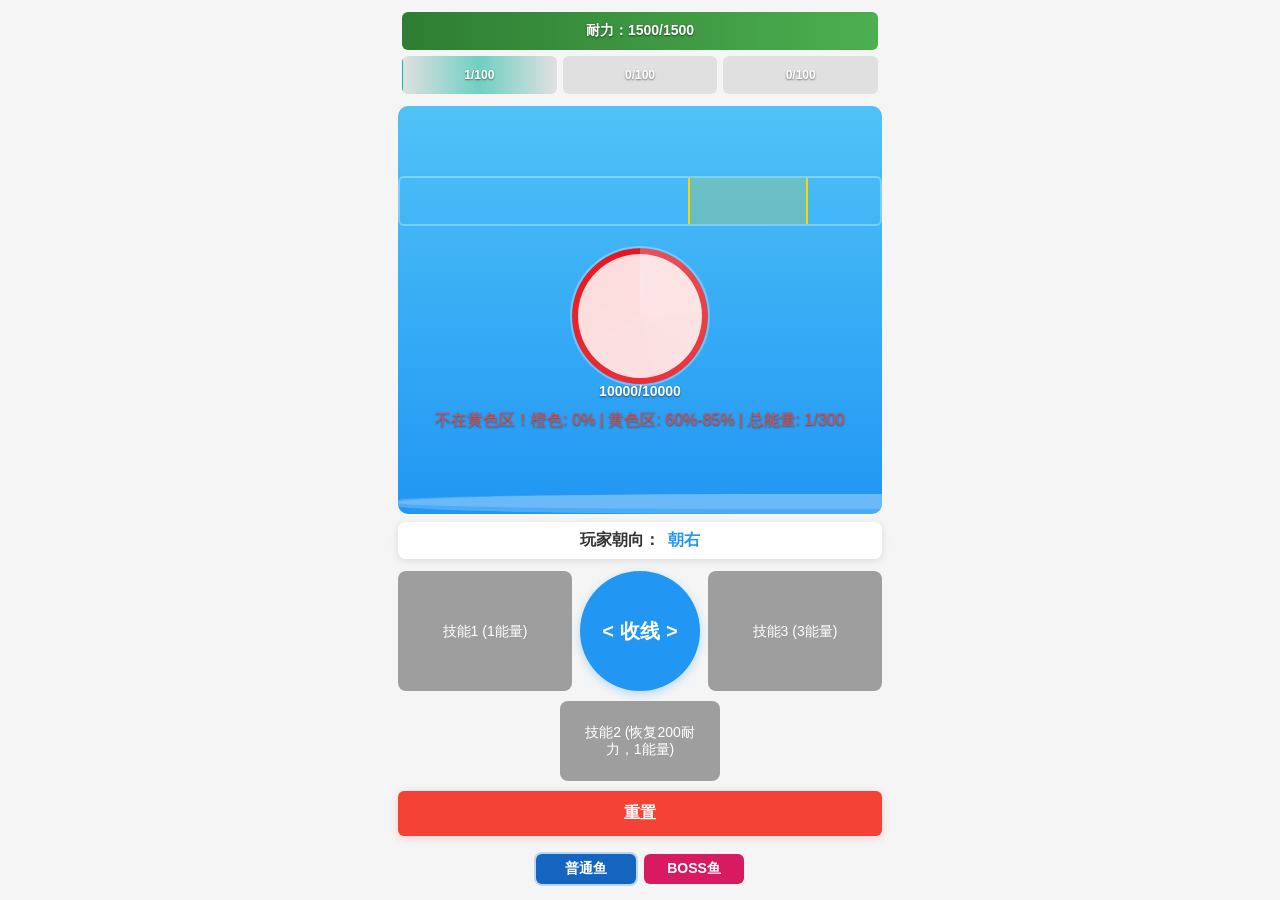
==== commit 2eea7d4c: "爆气玩法稳定" ====
--- a/index.html
+++ b/index.html
@@ -2,38 +2,41 @@
 <html lang="zh-CN">
 <head>
     <meta charset="UTF-8">
-    <!-- 终极移动端视口设置：强制竖屏、适配刘海屏、禁止缩放 -->
+    <!-- 移动端核心适配：竖屏、禁止缩放、刘海屏适配 -->
     <meta name="viewport" content="width=device-width, initial-scale=1.0, maximum-scale=1.0, minimum-scale=1.0, user-scalable=no, viewport-fit=cover">
     <meta name="screen-orientation" content="portrait">
     <meta name="x5-screen-orientation" content="portrait">
     <meta name="msapplication-tap-highlight" content="no">
     <meta name="apple-mobile-web-app-capable" content="yes">
     <meta name="apple-mobile-web-app-status-bar-style" content="black-translucent">
-    <title>demo</title>
+    <title>钓鱼小游戏</title>
     <link rel="stylesheet" href="game.css">
 </head>
 <body>
-    <!-- 子弹时间提示 -->
+    <!-- 子弹时间提示（全局浮层） -->
     <div class="bullet-time-notice" id="bulletTimeNotice">子弹时间！1秒内橙色条减速，鱼持续掉血</div>
 
-    <!-- 游戏结束弹窗（补充缺失的DOM） -->
+    <!-- 游戏结束弹窗 -->
     <div class="game-over-screen" id="gameOverScreen">
         <div class="game-over-text" id="gameOverText"></div>
         <button class="reset-button" id="gameOverResetBtn">重新开始</button>
     </div>
 
+    <!-- 主容器：适配所有屏幕尺寸 -->
     <div class="main-wrapper">
-        <!-- 顶部区域 - 横向耐力和能量条 -->
+        <!-- 顶部区域：耐力条 + 能量条 -->
         <div class="top-section">
+            <!-- 玩家耐力条 -->
             <div class="player-stamina-horizontal">
                 <div class="player-stamina-fill-horizontal" id="playerStaminaFill"></div>
                 <div class="player-stamina-text-horizontal" id="playerStaminaText">耐力：2000/2000</div>
             </div>
+            
+            <!-- 能量条（3格） -->
             <div class="green-bars-horizontal">
                 <div class="green-bar-horizontal">
                     <div class="green-fill-horizontal" id="greenFill1"></div>
                     <div class="green-effect-horizontal" id="greenEffect1"></div>
-                    <!-- 补充能量条文字节点 -->
                     <div class="green-bar-text" id="greenBarText1">0/100</div>
                 </div>
                 <div class="green-bar-horizontal">
@@ -49,19 +52,22 @@
             </div>
         </div>
 
-        <!-- 水域区域 -->
+        <!-- 水域区域：核心游戏视觉区 -->
         <div class="water-section">
             <div class="water-wave"></div>
             <div class="water-wave"></div>
+            
+            <!-- 拉力条区域 -->
             <div class="pull-bar-section">
                 <div class="top-bar">
                     <div class="orange-fill" id="orangeFill"></div>
                     <div class="target-zone" id="targetZone"></div>
                 </div>
             </div>
+            
+            <!-- 鱼血量显示 -->
             <div class="fish-health-section">
                 <div class="fish-health-container">
-                    <div class="fish-direction-text" id="fishDirectionText">鱼游动方向：右</div>
                     <div class="fish-health-ring">
                         <div class="fish-health-fill" id="fishHealthFill"></div>
                     </div>
@@ -71,11 +77,12 @@
                     <div class="fish-health-text" id="fishHealthText">3000/3000</div>
                 </div>
             </div>
-            <!-- 状态文本（放大字号适配） -->
+            
+            <!-- 游戏状态提示 -->
             <div class="status" id="status">按住并拖动收线按钮（往鱼反方向）| 黄色判定区：60%（含）-85%（不含） | 总能量：0/300</div>
         </div>
 
-        <!-- 玩家朝向区域：移除icon，合并标签和文字 -->
+        <!-- 玩家朝向提示 -->
         <div class="player-direction-section">
             <div class="direction-display">
                 <div class="direction-label">玩家朝向：</div>
@@ -83,10 +90,10 @@
             </div>
         </div>
 
-        <!-- 底部操作区域（重构按钮布局：技能1/3在收线左右，技能2在下方） -->
+        <!-- 底部操作区：按钮集合 -->
         <div class="bottom-section">
             <div class="button-container">
-                <!-- 收线+技能1/3 横向布局 -->
+                <!-- 收线 + 技能1/3 横向布局 -->
                 <div class="reel-skill-row">
                     <button class="skill-button skill1-button" id="skill1Button" disabled>技能1 (1能量)</button>
                     <button class="reel-button" id="reelButton">
@@ -97,7 +104,7 @@
                     <button class="skill-button skill3-button" id="skill3Button" disabled>技能3 (3能量)</button>
                 </div>
                 
-                <!-- 技能2单独一行：更高、略宽于收线按钮 -->
+                <!-- 技能2单独一行 -->
                 <div class="skill2-row">
                     <button class="skill-button skill2-button" id="skill2Button" disabled>技能2 (恢复200耐力，1能量)</button>
                 </div>
@@ -107,7 +114,7 @@
                     <button class="reset-button" id="resetButton">重置</button>
                 </div>
                 
-                <!-- 鱼类型选择移到重置按钮下方 -->
+                <!-- 鱼类型选择 -->
                 <div class="fish-select-group">
                     <button class="fish-select-button normal-fish-btn active" id="normalFishBtn">普通鱼</button>
                     <button class="fish-select-button boss-fish-btn" id="bossFishBtn">BOSS鱼</button>
@@ -116,9 +123,8 @@
         </div>
     </div>
 
-    <!-- 粒子容器（fixed全屏，最高层级） -->
+    <!-- 特效容器（全局浮层，最高层级） -->
     <div class="particle-container" id="particleContainer"></div>
-    <!-- 鱼水花特效容器 -->
     <div class="fish-splash-container" id="fishSplashContainer"></div>
 
     <script src="game.js"></script>
--- a/game.css
+++ b/game.css
@@ -1,3 +1,4 @@
+/* ===================== 基础重置与全局样式 ===================== */
 * {
     margin: 0;
     padding: 0;
@@ -5,7 +6,6 @@
     -webkit-tap-highlight-color: transparent;
 }
 
-/* 核心：body填满屏幕，无滚动，适配刘海屏 */
 body {
     font-family: Arial, sans-serif;
     background: #f5f5f5;
@@ -15,7 +15,6 @@
     width: 100vw;          
     height: 100vh;         
     overflow: hidden;      
-    padding: 0;            
     /* 适配刘海屏/底部导航栏 */
     padding-top: env(safe-area-inset-top);
     padding-bottom: env(safe-area-inset-bottom);
@@ -23,7 +22,7 @@
     padding-right: env(safe-area-inset-right);
 }
 
-/* 核心：主容器填满屏幕，用flex替代grid实现高度自适应 */
+/* 主容器：适配所有屏幕，最大宽度500px */
 .main-wrapper {
     width: 100%;
     height: 100%;          
@@ -34,7 +33,7 @@
     padding: 8px;          
 }
 
-/* 顶部区域：自适应高度，不占过多空间 */
+/* ===================== 顶部区域：耐力条 + 能量条 ===================== */
 .top-section {
     display: flex;
     flex-direction: column;
@@ -44,6 +43,7 @@
     flex-shrink: 0;        
 }
 
+/* 鱼类型选择按钮 */
 .fish-select-group {
     display: flex;
     gap: 8px;
@@ -70,7 +70,7 @@
 .boss-fish-btn { background: #d81b60; }
 .boss-fish-btn.active { background: #b0003a; box-shadow: 0 0 0 2px rgba(216, 27, 96, 0.3); }
 
-/* 耐力条/能量条：降低高度，适配屏幕 + 恢复能量进度文字 */
+/* 玩家耐力条 */
 .player-stamina-horizontal {
     width: 100%;
     height: 38px;
@@ -102,6 +102,7 @@
     z-index: 1;
 }
 
+/* 能量条容器 */
 .green-bars-horizontal {
     display: flex;
     gap: 6px;
@@ -117,7 +118,7 @@
     position: relative;
 }
 
-/* 新增：能量条进度文字 */
+/* 能量条进度文字 */
 .green-bar-text {
     position: absolute;
     top: 50%;
@@ -140,6 +141,7 @@
     transition: width 0.05s linear;
 }
 
+/* 能量条满格样式 */
 .green-fill-horizontal.full {
     background: linear-gradient(90deg, #00ff9d, #00bfa5);
     box-shadow: 0 0 12px rgba(0, 255, 157, 0.7);
@@ -151,6 +153,7 @@
     to { box-shadow: 0 0 20px rgba(0, 255, 157, 1); }
 }
 
+/* 能量条流动特效 */
 .green-effect-horizontal {
     position: absolute;
     top: 0;
@@ -172,25 +175,28 @@
     100% { transform: translateX(100%); }
 }
 
-/* 水域区域：核心自适应高度，占满剩余空间 */
+/* ===================== 水域区域：核心视觉区 ===================== */
 .water-section {
     width: 100%;
     background: linear-gradient(180deg, #4fc3f7, #2196f3);
     border-radius: 10px;
     position: relative;
     overflow: hidden;
-    padding: 15px 10px;
     display: flex;
     flex-direction: column;
     align-items: center;
     justify-content: center;
     flex-grow: 1;          
     min-height: 280px;     
-}
-
-.pull-bar-section { width: 100%; }
-
-/* 水波动画：缩小尺寸，适配小屏 */
+    transition: background 0.5s ease;
+}
+
+/* BOSS第二阶段水域背景 */
+.water-section.boss-phase2 {
+    background: linear-gradient(180deg, #1a237e, #b64b97);
+}
+
+/* 水波动画 */
 .water-wave {
     position: absolute;
     bottom: 0;
@@ -216,7 +222,7 @@
     100% { transform: translateX(0) rotate(0deg); }
 }
 
-/* 拉力条：降低高度，适配屏幕 */
+/* 拉力条 */
 .top-bar {
     position: relative;
     width: 100%;
@@ -232,6 +238,7 @@
     padding: 0 8px;
 }
 
+/* 橙色拉力条 */
 .orange-fill {
     position: absolute;
     top: 50%;
@@ -246,6 +253,7 @@
     z-index: 1;
 }
 
+/* 子弹时间拉力条样式 */
 .orange-fill.bullet-time {
     background: linear-gradient(90deg, #ff8c00, #ffdd00, #ff8c00);
     box-shadow: 0 0 15px rgba(255, 221, 0, 0.8);
@@ -257,6 +265,7 @@
     to { transform: translateY(-50%) scaleX(1.02); }
 }
 
+/* 拉力条满警告样式 */
 .orange-fill.full-warning {
     background: linear-gradient(90deg, #ff8c00, #ff0000, #ff8c00);
     box-shadow: 0 0 15px rgba(255, 0, 0, 0.8);
@@ -268,7 +277,7 @@
     to { transform: translateY(-50%) translateX(3px); }
 }
 
-/* 黄色判定区：提升层级，确保不被橙色条覆盖 */
+/* 黄色判定区 */
 .target-zone {
     position: absolute;
     top: 0;
@@ -280,42 +289,20 @@
     box-sizing: border-box;
     background: rgba(255, 215, 0, 0.2);
     z-index: 3;
-    transition: left 0.1s linear, width 0.1s linear;
-}
-
-/* 粒子容器：全屏布局，最高层级，允许溢出 */
-.particle-container {
-    position: fixed;
-    top: 0;
-    left: 0;
-    width: 100vw;    
-    height: 100vh;   
-    pointer-events: none;
-    z-index: 9999;   
-    overflow: visible;
-}
-
-.particle {
-    position: absolute;
-    width: 4px;
-    height: 4px;
-    background: #00bfa5;
-    border-radius: 50%;
-    border-style:solid;
-    border-width:2px;
-    border-color: white;
-    opacity: 0;
-    z-index: 9999;
-}
-
-@keyframes particle-to-energy {
-    0% { transform: translate(0, 0) scale(0); opacity: 0; }
-    20% { opacity: 1; transform: translate(0, -15px) scale(1); }
-    80% { opacity: 0.8; transform: translate(calc(var(--target-x) * 1px), calc(var(--target-y) * 1px)) scale(0.8); }
-    100% { transform: translate(calc(var(--target-x) * 1px), calc(var(--target-y) * 1px)) scale(0); opacity: 0; }
-}
-
-/* 鱼血量容器：缩小尺寸，适配小屏 */
+    /* 判定区平滑过渡 */
+    transition: left 0.8s ease, width 0.8s ease, border 0.3s ease;
+}
+
+/* 子弹时间判定区（全宽金色） */
+.target-zone.bullet-time-full {
+    left: 0% !important;
+    width: 100% !important;
+    background: rgba(255, 215, 0, 0.3) !important;
+    border: none !important;
+    box-shadow: 0 0 15px rgba(255, 215, 0, 0.5) !important;
+}
+
+/* ===================== 鱼血量样式 ===================== */
 .fish-health-container {
     position: relative;
     width: 140px;
@@ -366,11 +353,10 @@
     height: 60px;
     background: url("https://img.icons8.com/fluency/96/000000/fish.png") center/contain no-repeat;
     transition: transform 0.5s ease;
-    position: relative; /* 为水花特效定位做准备 */
+    position: relative;
 }
 
 .fish-icon.left { transform: scaleX(-1); }
-.fish-direction-text { display: none; }
 
 .fish-health-text {
     position: absolute;
@@ -384,7 +370,7 @@
     z-index: 3;
 }
 
-/* 玩家朝向区域：移除icon后优化样式，标签和文字同行居中 */
+/* ===================== 玩家朝向样式 ===================== */
 .player-direction-section {
     width: 100%;
     display: flex;
@@ -397,7 +383,7 @@
 .direction-display {
     display: flex;
     align-items: center;
-    gap: 8px; /* 增加间距更美观 */
+    gap: 8px;
     padding: 8px 15px;
     background: white;
     border-radius: 8px;
@@ -412,12 +398,12 @@
     color: #333; 
 }
 .direction-text { 
-    font-size: 16px; /* 放大文字，和标签一致 */
+    font-size: 16px;
     font-weight: bold; 
     color: #2196f3; 
 }
 
-/* 底部区域：自适应高度，不溢出 */
+/* ===================== 底部按钮区域 ===================== */
 .bottom-section {
     width: 100%;
     display: flex;
@@ -425,7 +411,6 @@
     flex-shrink: 0;        
 }
 
-/* 重构按钮布局：核心修改部分 */
 .button-container {
     display: flex;
     flex-direction: column;
@@ -435,20 +420,20 @@
     width: 100%;
 }
 
-/* 收线+技能1/3 横向布局：核心样式 */
+/* 收线+技能1/3 横向布局 */
 .reel-skill-row {
     display: flex;
     align-items: center;
     justify-content: space-between;
     width: 100%;
-    gap: 8px; /* 按钮间间距 */
-}
-
-/* 技能1/3样式：高度和收线按钮一致，宽度平分剩余空间 */
+    gap: 8px;
+}
+
+/* 技能1/3按钮样式 */
 .reel-skill-row .skill1-button,
 .reel-skill-row .skill3-button {
-    flex: 1; /* 平分剩余宽度，占满屏幕 */
-    height: 120px; /* 和收线按钮高度一致 */
+    flex: 1;
+    height: 120px;
     padding: 0;
     font-size: 14px;
     border-radius: 8px;
@@ -456,11 +441,11 @@
     align-items: center;
     justify-content: center;
     text-align: center;
-    white-space: normal; /* 允许换行 */
+    white-space: normal;
     line-height: 1.2;
 }
 
-/* 收线按钮：保持原有尺寸，居中 */
+/* 收线按钮 */
 .reel-button {
     width: 120px;
     height: 120px;
@@ -480,9 +465,10 @@
     position: relative;
     touch-action: none;
     box-shadow: 0 3px 10px rgba(33, 150, 243, 0.3);
-    flex-shrink: 0; /* 防止收线按钮被压缩 */
-}
-
+    flex-shrink: 0;
+}
+
+/* 收线按钮正确方向样式 */
 .reel-button.correct-direction {
     background: linear-gradient(135deg, #4CAF50, #8BC34A);
     box-shadow: 0 0 20px rgba(76, 175, 80, 0.8);
@@ -501,7 +487,7 @@
 
 .reel-button.dragging { background: #1565c0; }
 
-/* 技能2行样式：宽度比收线略宽，高度更高 */
+/* 技能2按钮行 */
 .skill2-row {
     width: 100%;
     display: flex;
@@ -509,8 +495,8 @@
 }
 
 .skill2-row .skill2-button {
-    width: calc(120px + 40px); /* 比收线按钮宽40px */
-    height: 80px; /* 更高的高度 */
+    width: calc(120px + 40px);
+    height: 80px;
     padding: 0 15px;
     font-size: 14px;
     border-radius: 8px;
@@ -529,7 +515,7 @@
     width: 100%;
 }
 
-/* 按钮通用样式调整 */
+/* 重置按钮 */
 .reset-button {
     padding: 12px 0;
     font-size: 16px;
@@ -550,7 +536,7 @@
     transform: scale(0.96);
 }
 
-/* 技能按钮基础样式（覆盖原有样式） */
+/* 技能按钮基础样式 */
 .skill-button {
     color: white;
     border: none;
@@ -573,26 +559,27 @@
 .skill3-button:hover, .skill3-button:active { background: #f57c00; transform: scale(0.96); }
 .skill3-button:disabled { background: #9e9e9e; cursor: not-allowed; transform: none; box-shadow: none; }
 
-/* 状态文本：放大字号，适配不同屏幕 */
+/* ===================== 状态文本与弹窗 ===================== */
+/* 游戏状态文本 */
 .status {
-    font-size: 15px; /* 原12px → 15px */
+    font-size: 15px;
     color: #666;
     text-align: center;
     margin-bottom: 4px;
-    padding: 8px 6px; /* 增加内边距 */
+    padding: 8px 6px;
     border-radius: 6px;
     transition: all 0.2s;
     line-height: 1.4;
     font-weight: 500;
 }
 
-/* 水域中的状态文本样式优化 */
+/* 水域内状态文本 */
 .water-section .status {
     margin-top: 15px;
     width: 100%;
     color: white;
     text-shadow: 0 1px 2px rgba(0,0,0,0.5);
-    font-size: 16px; /* 水域内再放大1px */
+    font-size: 16px;
 }
 
 .status.correct {
@@ -607,7 +594,7 @@
     font-weight: bold;
 }
 
-/* 子弹时间提示：适配刘海屏，缩小尺寸 */
+/* 子弹时间提示 */
 .bullet-time-notice {
     position: fixed;
     top: calc(10px + env(safe-area-inset-top));
@@ -637,7 +624,7 @@
     100% { transform: translateX(-50%) scale(1); }
 }
 
-/* 游戏结束弹窗：适配手机屏幕 */
+/* 游戏结束弹窗 */
 .game-over-screen {
     position: fixed;
     top: 50%;
@@ -661,31 +648,65 @@
     line-height: 1.4;
 }
 
-/* 自定义属性兼容 */
-:root { --health-deg: 360deg; }
-
-/* 鱼水花特效容器和粒子样式 */
+/* ===================== 特效容器 ===================== */
+/* 粒子容器（能量特效） */
+.particle-container {
+    position: fixed;
+    top: 0;
+    left: 0;
+    width: 100vw;    
+    height: 100vh;   
+    pointer-events: none;
+    z-index: 9999;   
+    overflow: visible;
+}
+
+.particle {
+    position: absolute;
+    width: 4px;
+    height: 4px;
+    background: #00bfa5;
+    border-radius: 50%;
+    border-style:solid;
+    border-width:2px;
+    border-color: white;
+    opacity: 0;
+    z-index: 9999;
+}
+
+@keyframes particle-to-energy {
+    0% { transform: translate(0, 0) scale(0); opacity: 0; }
+    20% { opacity: 1; transform: translate(0, -15px) scale(1); }
+    80% { opacity: 0.8; transform: translate(calc(var(--target-x) * 1px), calc(var(--target-y) * 1px)) scale(0.8); }
+    100% { transform: translate(calc(var(--target-x) * 1px), calc(var(--target-y) * 1px)) scale(0); opacity: 0; }
+}
+
+/* 鱼水花特效容器 */
 .fish-splash-container {
     position: fixed;
     top: 0;
     left: 0;
-    width: 100vw;
-    height: 100vh;
+    width: 130vw;
+    height: 130vh;
     pointer-events: none;
-    z-index: 9998; /* 低于能量粒子，高于游戏内容 */
+    z-index: 9998;
     overflow: visible;
 }
 
 .fish-splash-particle {
     position: absolute;
-    width: 6px;
-    height: 6px;
-    background: rgba(255, 255, 255, 0.9);
+    width: 15px;
+    height: 15px;
+    background: #2196f3;
+    border-style:solid;
+    border-width:2px;
+    border-color: white;
     border-radius: 50%;
     opacity: 0;
     z-index: 9998;
 }
 
+/* 水花动画 */
 @keyframes fishSplashLeft {
     0% { 
         transform: translate(0, 0) scale(0); 
@@ -696,7 +717,7 @@
         opacity: 0.8; 
     }
     100% { 
-        transform: translate(-150px, 20px) scale(0); 
+        transform: translate(-150px, 20px) scale(2.2); 
         opacity: 0; 
     }
 }
@@ -711,12 +732,13 @@
         opacity: 0.8; 
     }
     100% { 
-        transform: translate(150px, 20px) scale(0); 
+        transform: translate(150px, 20px) scale(2.2); 
         opacity: 0; 
     }
 }
 
-/* 移动端专属适配（覆盖所有尺寸） */
+/* ===================== 移动端适配 ===================== */
+/* 平板/手机通用适配 */
 @media (max-width: 768px) {
     .main-wrapper { gap: 6px; padding: 6px; }
     .top-section { gap: 4px; padding: 2px; }
@@ -726,7 +748,7 @@
     .fish-health-container { width: 120px; height: 120px; }
     .fish-icon { width: 50px; height: 50px; }
     
-    /* 按钮适配小屏 */
+    /* 按钮适配 */
     .reel-button { width: 100px; height: 100px; font-size: 18px; }
     .reel-skill-row .skill1-button,
     .reel-skill-row .skill3-button { height: 100px; font-size: 12px; }
@@ -736,12 +758,12 @@
         font-size: 12px; 
     }
     
-    /* 状态文字进一步放大 */
+    /* 状态文字适配 */
     .status { font-size: 14px; }
     .water-section .status { font-size: 15px; }
 }
 
-/* 极小屏幕（如iPhone SE/小安卓机） */
+/* 极小屏幕（iPhone SE/小安卓） */
 @media (max-width: 375px) {
     .reel-button { width: 80px; height: 80px; font-size: 16px; }
     .reel-skill-row .skill1-button,
@@ -756,12 +778,21 @@
     .top-bar { height: 40px; }
     .water-section { min-height: 220px; }
     
-    /* 极小屏状态文字适配 */
+    /* 状态文字适配 */
     .status { font-size: 13px; padding: 6px 4px; }
     .water-section .status { font-size: 14px; }
 }
 
 /* 移动端触摸优化 */
 .skill-button, .reset-button, .fish-select-button {
-    touch-action: manipulation; /* 允许点击、轻扫等操作，禁用缩放 */
+    touch-action: manipulation;
+}
+
+/* 自定义属性兼容 */
+:root { --health-deg: 360deg; }
+
+/* 拉力条区域适配 */
+.pull-bar-section { 
+    width: 100%; 
+    margin: 0 -8px;
 }
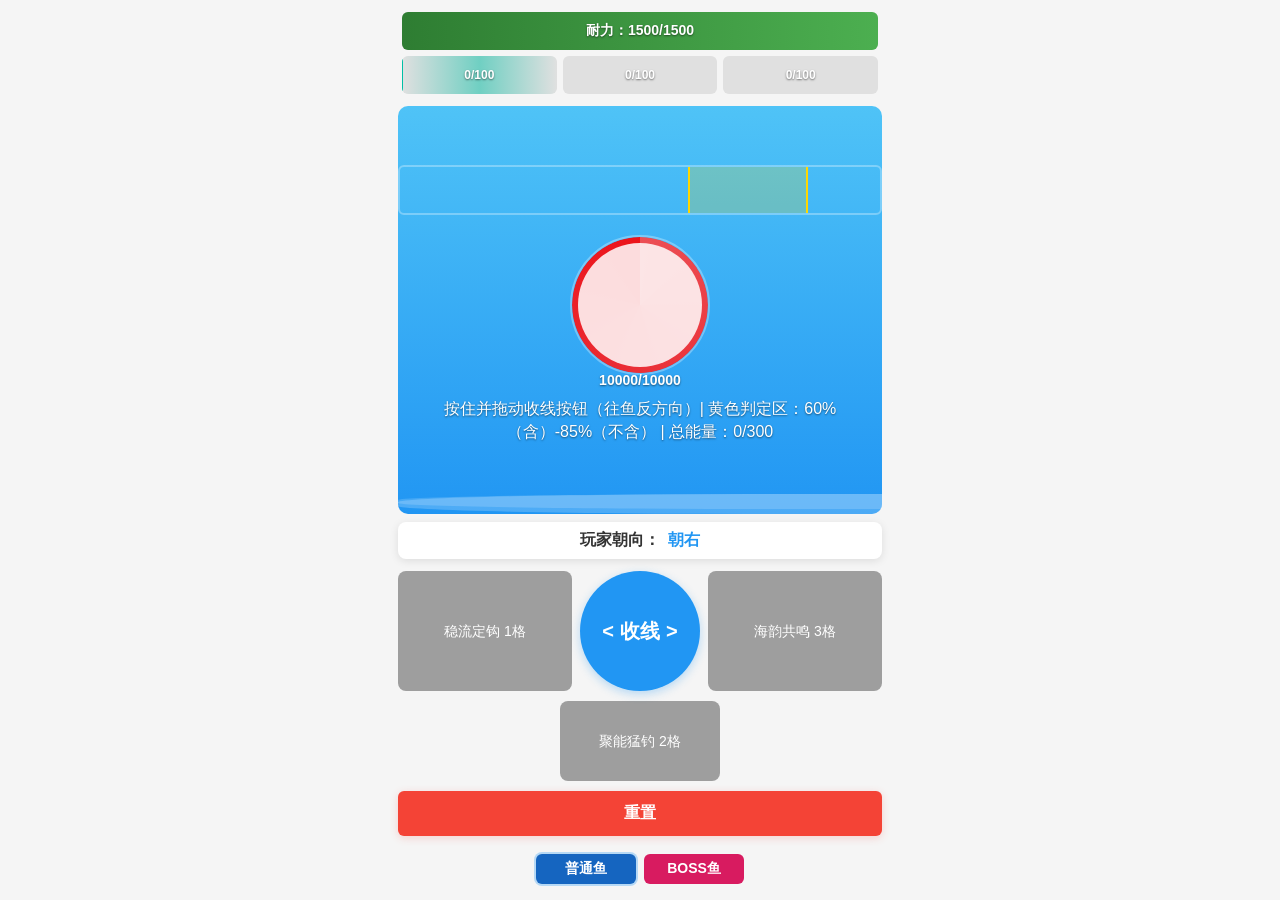
==== commit e9d5b297: "更新功能" ====
--- a/index.html
+++ b/index.html
@@ -126,7 +126,10 @@
     <!-- 特效容器（全局浮层，最高层级） -->
     <div class="particle-container" id="particleContainer"></div>
     <div class="fish-splash-container" id="fishSplashContainer"></div>
+    <!-- 技能详情弹窗 -->
+    <div class="skill-tooltip" id="skillTooltip"></div>
 
     <script src="game.js"></script>
+
 </body>
 </html>
--- a/game.css
+++ b/game.css
@@ -795,4 +795,33 @@
 .pull-bar-section { 
     width: 100%; 
     margin: 0 -8px;
+}
+
+/* ===================== 技能长按弹窗 ===================== */
+.skill-tooltip {
+  position: fixed;
+  background: rgba(0, 0, 0, 0.85);
+  color: #fff;
+  padding: 10px 12px;
+  border-radius: 8px;
+  font-size: 13px;
+  line-height: 1.4;
+  white-space: pre-line;
+  z-index: 9999;
+  pointer-events: none;
+  max-width: 220px;
+  display: none;
+  text-align: left;
+  box-shadow: 0 0 10px rgba(0,0,0,0.3);
+}
+
+/* 新技能按钮文字自动换行、居中 */
+.skill-button {
+  display: flex;
+  flex-direction: column;
+  align-items: center;
+  justify-content: center;
+  text-align: center;
+  line-height: 1.2;
+  padding: 4px;
 }
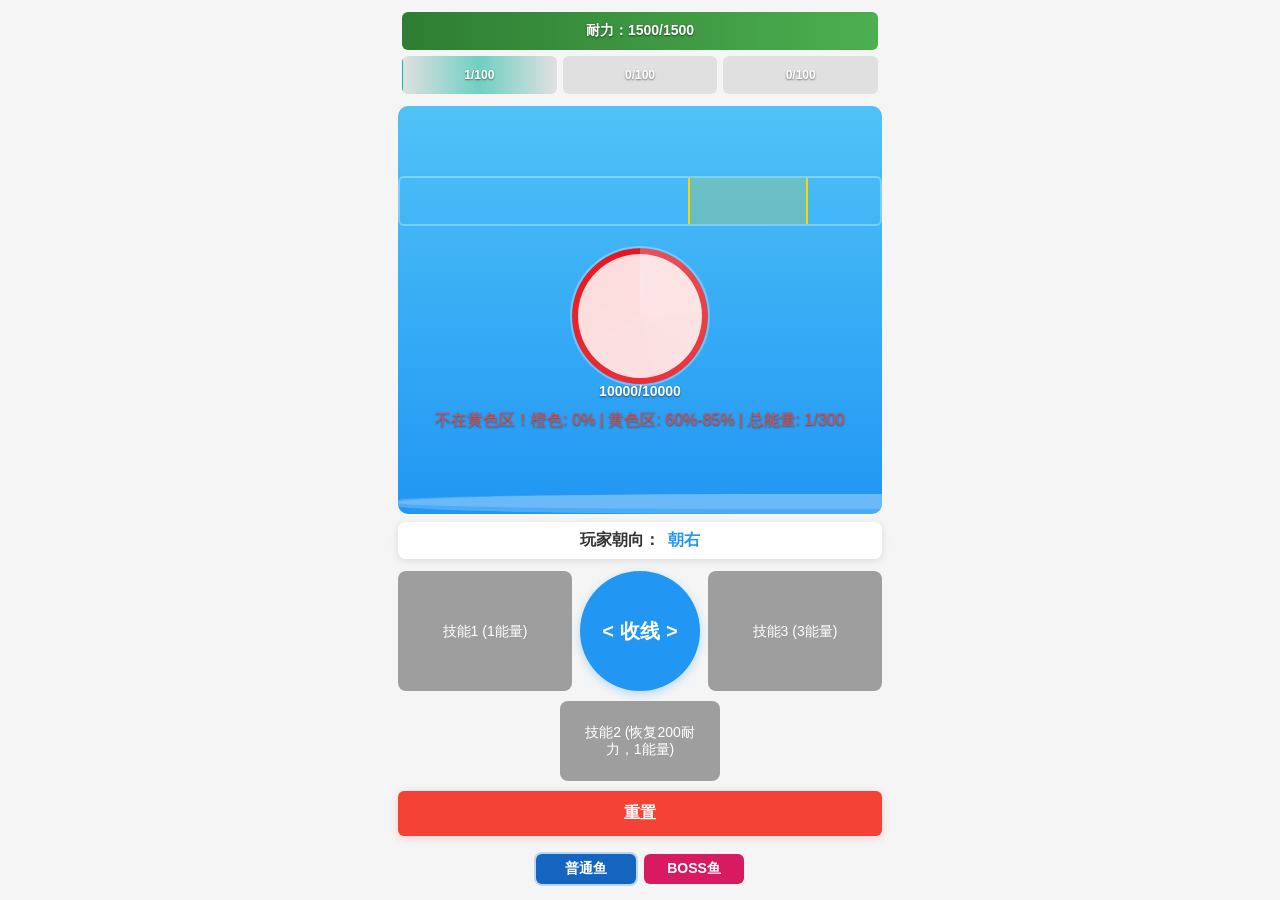
==== commit 3ca3318e: "改回去" ====
--- a/index.html
+++ b/index.html
@@ -126,10 +126,7 @@
     <!-- 特效容器（全局浮层，最高层级） -->
     <div class="particle-container" id="particleContainer"></div>
     <div class="fish-splash-container" id="fishSplashContainer"></div>
-    <!-- 技能详情弹窗 -->
-    <div class="skill-tooltip" id="skillTooltip"></div>
 
     <script src="game.js"></script>
-
 </body>
 </html>
--- a/game.css
+++ b/game.css
@@ -795,33 +795,4 @@
 .pull-bar-section { 
     width: 100%; 
     margin: 0 -8px;
-}
-
-/* ===================== 技能长按弹窗 ===================== */
-.skill-tooltip {
-  position: fixed;
-  background: rgba(0, 0, 0, 0.85);
-  color: #fff;
-  padding: 10px 12px;
-  border-radius: 8px;
-  font-size: 13px;
-  line-height: 1.4;
-  white-space: pre-line;
-  z-index: 9999;
-  pointer-events: none;
-  max-width: 220px;
-  display: none;
-  text-align: left;
-  box-shadow: 0 0 10px rgba(0,0,0,0.3);
-}
-
-/* 新技能按钮文字自动换行、居中 */
-.skill-button {
-  display: flex;
-  flex-direction: column;
-  align-items: center;
-  justify-content: center;
-  text-align: center;
-  line-height: 1.2;
-  padding: 4px;
 }
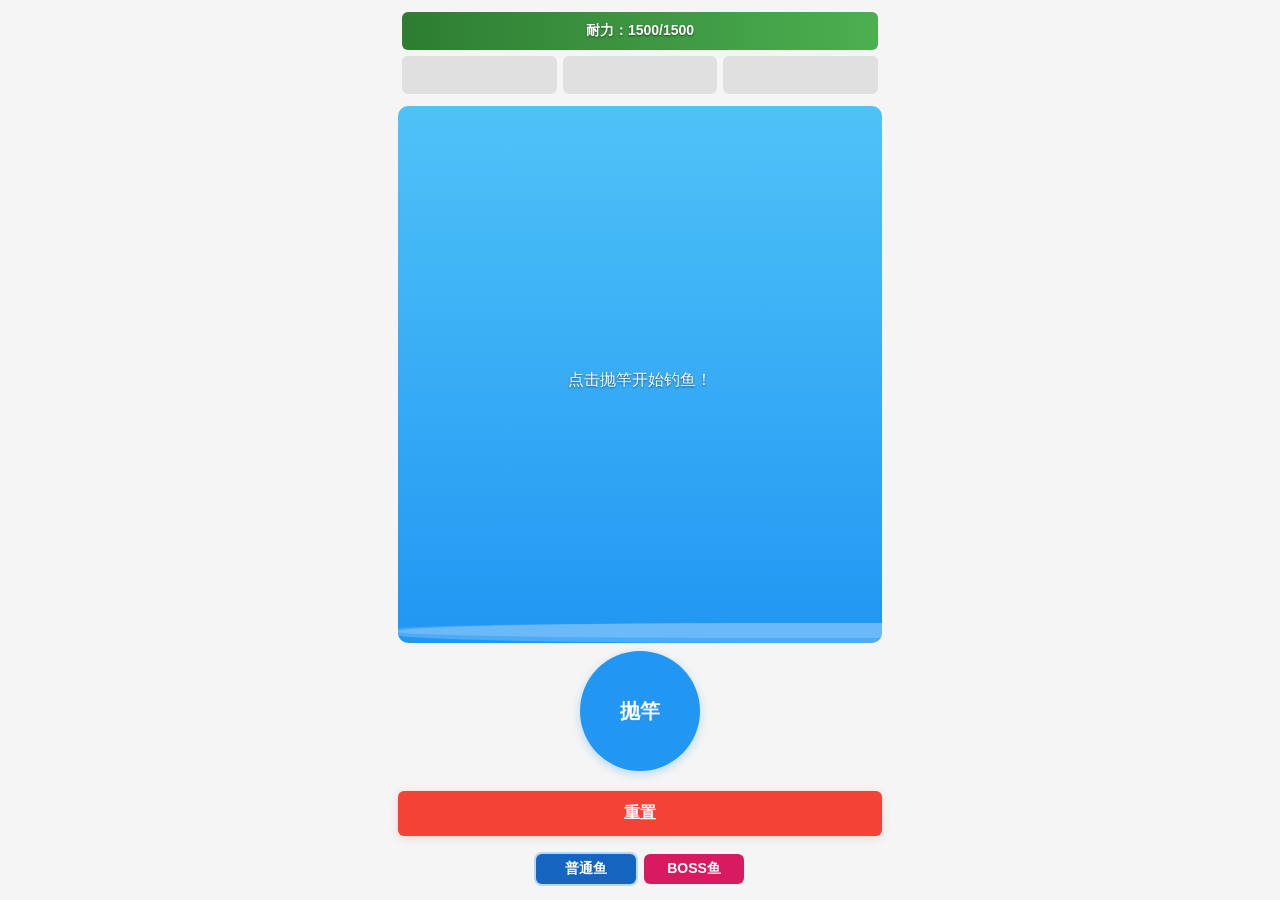
==== commit 3c423bba: "定版" ====
--- a/index.html
+++ b/index.html
@@ -37,17 +37,14 @@
                 <div class="green-bar-horizontal">
                     <div class="green-fill-horizontal" id="greenFill1"></div>
                     <div class="green-effect-horizontal" id="greenEffect1"></div>
-                    <div class="green-bar-text" id="greenBarText1">0/100</div>
                 </div>
                 <div class="green-bar-horizontal">
                     <div class="green-fill-horizontal" id="greenFill2"></div>
                     <div class="green-effect-horizontal" id="greenEffect2"></div>
-                    <div class="green-bar-text" id="greenBarText2">0/100</div>
                 </div>
                 <div class="green-bar-horizontal">
                     <div class="green-fill-horizontal" id="greenFill3"></div>
                     <div class="green-effect-horizontal" id="greenEffect3"></div>
-                    <div class="green-bar-text" id="greenBarText3">0/100</div>
                 </div>
             </div>
         </div>
@@ -56,7 +53,15 @@
         <div class="water-section">
             <div class="water-wave"></div>
             <div class="water-wave"></div>
-            
+           
+    
+            <!-- 新增：刺鱼力度条（默认隐藏） -->
+            <div class="stab-bar-section" id="stabBarSection">
+                <div class="stab-bar-red"></div>
+                <div class="stab-bar-green"></div>
+                <div class="stab-cursor" id="stabCursor"></div>
+            </div>
+
             <!-- 拉力条区域 -->
             <div class="pull-bar-section">
                 <div class="top-bar">
@@ -79,15 +84,7 @@
             </div>
             
             <!-- 游戏状态提示 -->
-            <div class="status" id="status">按住并拖动收线按钮（往鱼反方向）| 黄色判定区：60%（含）-85%（不含） | 总能量：0/300</div>
-        </div>
-
-        <!-- 玩家朝向提示 -->
-        <div class="player-direction-section">
-            <div class="direction-display">
-                <div class="direction-label">玩家朝向：</div>
-                <div class="direction-text" id="directionText">朝右</div>
-            </div>
+            <div class="status" id="status">按住收线按钮 | 黄色判定区：60%（含）-85%（不含） | 总能量：0/300</div>
         </div>
 
         <!-- 底部操作区：按钮集合 -->
@@ -97,9 +94,7 @@
                 <div class="reel-skill-row">
                     <button class="skill-button skill1-button" id="skill1Button" disabled>技能1 (1能量)</button>
                     <button class="reel-button" id="reelButton">
-                        <span>&lt;</span>
                         <span>收线</span>
-                        <span>&gt;</span>
                     </button>
                     <button class="skill-button skill3-button" id="skill3Button" disabled>技能3 (3能量)</button>
                 </div>
@@ -125,7 +120,6 @@
 
     <!-- 特效容器（全局浮层，最高层级） -->
     <div class="particle-container" id="particleContainer"></div>
-    <div class="fish-splash-container" id="fishSplashContainer"></div>
 
     <script src="game.js"></script>
 </body>
--- a/game.css
+++ b/game.css
@@ -1,4 +1,3 @@
-/* ===================== 基础重置与全局样式 ===================== */
 * {
     margin: 0;
     padding: 0;
@@ -118,18 +117,6 @@
     position: relative;
 }
 
-/* 能量条进度文字 */
-.green-bar-text {
-    position: absolute;
-    top: 50%;
-    left: 50%;
-    transform: translate(-50%, -50%);
-    color: white;
-    font-weight: bold;
-    font-size: 12px;
-    text-shadow: 0 1px 2px rgba(0,0,0,0.5);
-    z-index: 1;
-}
 
 .green-fill-horizontal {
     position: absolute;
@@ -356,8 +343,6 @@
     position: relative;
 }
 
-.fish-icon.left { transform: scaleX(-1); }
-
 .fish-health-text {
     position: absolute;
     bottom: -15px;
@@ -370,39 +355,6 @@
     z-index: 3;
 }
 
-/* ===================== 玩家朝向样式 ===================== */
-.player-direction-section {
-    width: 100%;
-    display: flex;
-    flex-direction: column;
-    align-items: center;
-    margin-bottom: 4px;
-    flex-shrink: 0;
-}
-
-.direction-display {
-    display: flex;
-    align-items: center;
-    gap: 8px;
-    padding: 8px 15px;
-    background: white;
-    border-radius: 8px;
-    box-shadow: 0 2px 8px rgba(0,0,0,0.1);
-    width: 100%;
-    justify-content: center;
-}
-
-.direction-label { 
-    font-size: 16px; 
-    font-weight: bold; 
-    color: #333; 
-}
-.direction-text { 
-    font-size: 16px;
-    font-weight: bold; 
-    color: #2196f3; 
-}
-
 /* ===================== 底部按钮区域 ===================== */
 .bottom-section {
     width: 100%;
@@ -424,7 +376,7 @@
 .reel-skill-row {
     display: flex;
     align-items: center;
-    justify-content: space-between;
+    justify-content: center;
     width: 100%;
     gap: 8px;
 }
@@ -461,6 +413,7 @@
     display: flex;
     align-items: center;
     justify-content: center;
+align-items: center;
     gap: 6px;
     position: relative;
     touch-action: none;
@@ -468,24 +421,12 @@
     flex-shrink: 0;
 }
 
-/* 收线按钮正确方向样式 */
-.reel-button.correct-direction {
-    background: linear-gradient(135deg, #4CAF50, #8BC34A);
-    box-shadow: 0 0 20px rgba(76, 175, 80, 0.8);
-    animation: correctPulse 0.6s infinite alternate;
-}
-
-@keyframes correctPulse {
-    from { transform: scale(1); }
-    to { transform: scale(1.05); }
-}
-
 .reel-button:hover, .reel-button:active {
     background: #1565c0;
     transform: scale(0.96);
 }
 
-.reel-button.dragging { background: #1565c0; }
+.reel-button.holding { background: #1565c0; }
 
 /* 技能2按钮行 */
 .skill2-row {
@@ -580,18 +521,6 @@
     color: white;
     text-shadow: 0 1px 2px rgba(0,0,0,0.5);
     font-size: 16px;
-}
-
-.status.correct {
-    background: rgba(76, 175, 80, 0.2);
-    color: #2E7D32;
-    font-weight: bold;
-}
-
-.status.wrong {
-    background: rgba(244, 67, 54, 0.2);
-    color: #C62828;
-    font-weight: bold;
 }
 
 /* 子弹时间提示 */
@@ -679,62 +608,6 @@
     20% { opacity: 1; transform: translate(0, -15px) scale(1); }
     80% { opacity: 0.8; transform: translate(calc(var(--target-x) * 1px), calc(var(--target-y) * 1px)) scale(0.8); }
     100% { transform: translate(calc(var(--target-x) * 1px), calc(var(--target-y) * 1px)) scale(0); opacity: 0; }
-}
-
-/* 鱼水花特效容器 */
-.fish-splash-container {
-    position: fixed;
-    top: 0;
-    left: 0;
-    width: 130vw;
-    height: 130vh;
-    pointer-events: none;
-    z-index: 9998;
-    overflow: visible;
-}
-
-.fish-splash-particle {
-    position: absolute;
-    width: 15px;
-    height: 15px;
-    background: #2196f3;
-    border-style:solid;
-    border-width:2px;
-    border-color: white;
-    border-radius: 50%;
-    opacity: 0;
-    z-index: 9998;
-}
-
-/* 水花动画 */
-@keyframes fishSplashLeft {
-    0% { 
-        transform: translate(0, 0) scale(0); 
-        opacity: 1; 
-    }
-    50% { 
-        transform: translate(-50px, 10px) scale(1.2); 
-        opacity: 0.8; 
-    }
-    100% { 
-        transform: translate(-150px, 20px) scale(2.2); 
-        opacity: 0; 
-    }
-}
-
-@keyframes fishSplashRight {
-    0% { 
-        transform: translate(0, 0) scale(0); 
-        opacity: 1; 
-    }
-    50% { 
-        transform: translate(50px, 10px) scale(1.2); 
-        opacity: 0.8; 
-    }
-    100% { 
-        transform: translate(150px, 20px) scale(2.2); 
-        opacity: 0; 
-    }
 }
 
 /* ===================== 移动端适配 ===================== */
@@ -795,4 +668,113 @@
 .pull-bar-section { 
     width: 100%; 
     margin: 0 -8px;
+}
+
+/* 新增：抛竿阶段隐藏类 */
+.hidden {
+    display: none !important;
+}
+
+/* 新增：抛竿动画样式 */
+.cast-animation {
+    position: absolute;
+    width: 15px;
+    height: 15px;
+    background: #ffffff;
+    border-radius: 50%;
+    opacity: 0;
+    z-index: 5;
+    animation: cast 0.8s ease-out forwards;
+}
+
+@keyframes cast {
+    0% { opacity: 1; transform: translate(0, -60px) scale(0.3); }
+    80% { opacity: 0.8; transform: translate(0, -10px) scale(0.8); }
+    100% { opacity: 0; transform: translate(0, 0) scale(1); }
+}
+
+/* 新增：入水波纹动画 */
+.splash-animation {
+    position: absolute;
+    border: 2px solid rgba(255, 255, 255, 0.7);
+    border-radius: 50%;
+    opacity: 0;
+    z-index: 4;
+    animation: splash 1.2s ease-out forwards;
+}
+
+@keyframes splash {
+    0% { opacity: 1; transform: scale(0); }
+    50% { opacity: 0.8; }
+    100% { opacity: 0; transform: scale(40); }
+}
+
+/* ========== 新增：刺鱼阶段样式 ========== */
+/* 刺鱼力度条容器 */
+.stab-bar-section {
+    position: relative;
+    width: 60px;
+    height: 200px;
+    margin: 0 auto 20px;
+    border: 2px solid rgba(255, 255, 255, 0.5);
+    border-radius: 8px;
+    overflow: hidden;
+    display: none; /* 默认隐藏 */
+    z-index: 2;
+}
+
+/* 刺鱼力度条 - 红色上半部分 */
+.stab-bar-red {
+    position: absolute;
+    top: 0;
+    left: 0;
+    width: 100%;
+    height: 50%;
+    background: linear-gradient(to bottom, #ff4444, #ff0000);
+}
+
+/* 刺鱼力度条 - 绿色下半部分 */
+.stab-bar-green {
+    position: absolute;
+    bottom: 0;
+    left: 0;
+    width: 100%;
+    height: 50%;
+    background: linear-gradient(to bottom, #4CAF50, #2E7D32);
+}
+
+/* 刺鱼游标 */
+.stab-cursor {
+    position: absolute;
+    left: 0;
+    right: 0;
+    height: 8px;
+    background: #ffffff;
+    border-radius: 4px;
+    box-shadow: 0 0 8px rgba(255, 255, 255, 0.8);
+    z-index: 3;
+    /* 初始在顶部 */
+    top: 0;
+    transition: top 0.3s ease; /* 0.3秒动画 */
+}
+
+/* 鱼靠近波纹动画（增强版） */
+.fish-approach-wave {
+    position: absolute;
+    border: 2px solid rgba(255, 255, 255, 0.9);
+    border-radius: 50%;
+    opacity: 0;
+    z-index: 4;
+    animation: fishApproach 2s ease-out infinite;
+}
+
+@keyframes fishApproach {
+    0% { opacity: 1; transform: scale(0); }
+    50% { opacity: 0.8; }
+    100% { opacity: 0; transform: scale(60); }
+}
+
+/* 刺鱼阶段显示类 */
+.stab-phase-active {
+    display: block !important;
 }
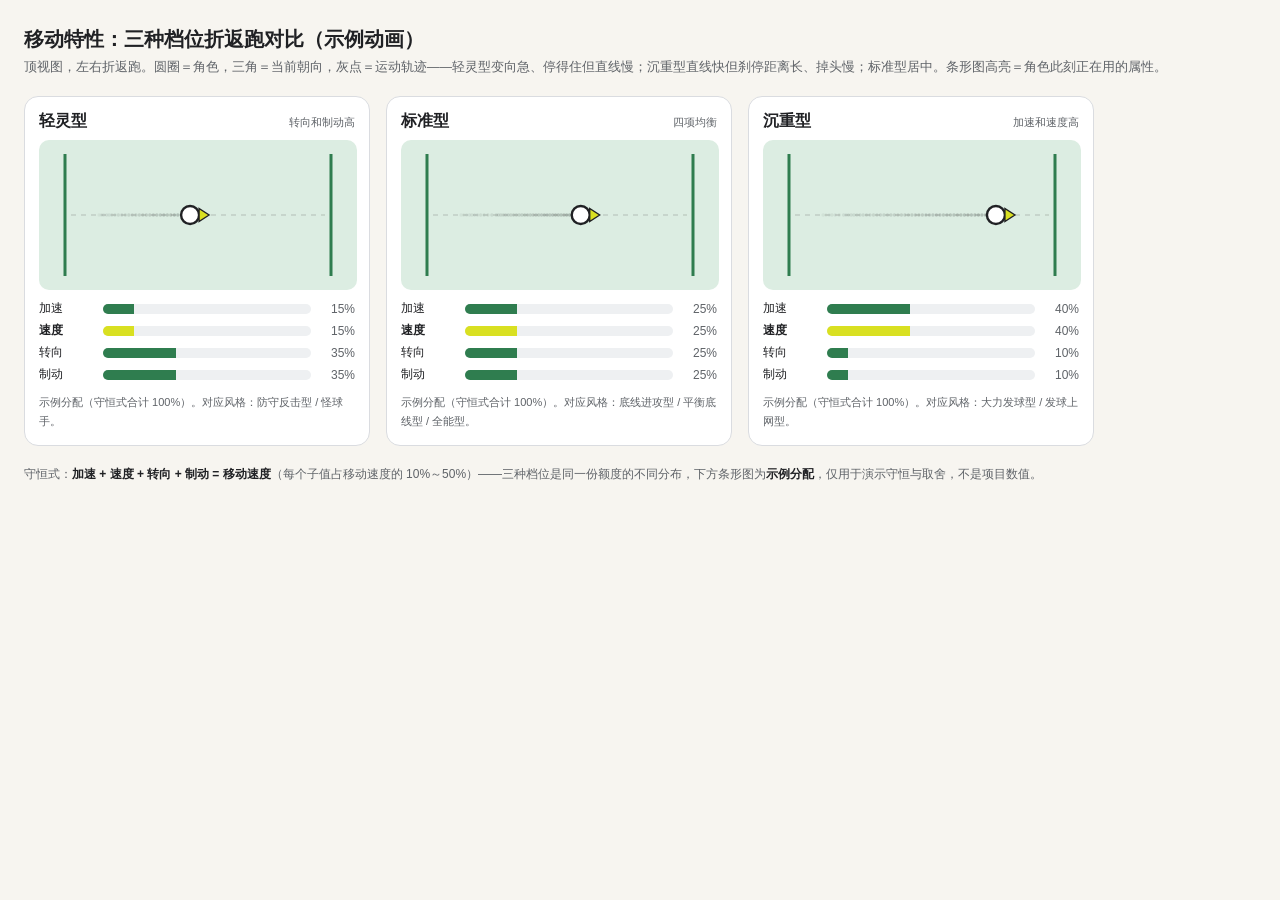
==== commit e8df3dc2: "更换" ====
--- a/index.html
+++ b/index.html
@@ -1,126 +1,191 @@
 <!DOCTYPE html>
 <html lang="zh-CN">
 <head>
-    <meta charset="UTF-8">
-    <!-- 移动端核心适配：竖屏、禁止缩放、刘海屏适配 -->
-    <meta name="viewport" content="width=device-width, initial-scale=1.0, maximum-scale=1.0, minimum-scale=1.0, user-scalable=no, viewport-fit=cover">
-    <meta name="screen-orientation" content="portrait">
-    <meta name="x5-screen-orientation" content="portrait">
-    <meta name="msapplication-tap-highlight" content="no">
-    <meta name="apple-mobile-web-app-capable" content="yes">
-    <meta name="apple-mobile-web-app-status-bar-style" content="black-translucent">
-    <title>钓鱼小游戏</title>
-    <link rel="stylesheet" href="game.css">
+<meta charset="UTF-8">
+<meta name="viewport" content="width=device-width, initial-scale=1.0">
+<title>移动特性：三种档位折返跑对比（示例动画）</title>
+<style>
+  :root{
+    --ink:#202124; --sub:#5F6368; --paper:#F7F5F0;
+    --green:#2F7D4F; --green-soft:#DCEDE2; --yellow:#D9E021; --line:#DADCE0;
+  }
+  *{box-sizing:border-box;margin:0;padding:0}
+  body{background:var(--paper);color:var(--ink);font-family:"Microsoft YaHei","PingFang SC",Helvetica,Arial,sans-serif;padding:26px 24px 36px;}
+  h1{font-size:20px;margin-bottom:4px}
+  .sub{font-size:12.5px;color:var(--sub);margin-bottom:18px;line-height:1.7}
+  .row{display:flex;gap:16px;flex-wrap:wrap}
+  .panel{background:#fff;border:1.5px solid var(--line);border-radius:14px;padding:14px;width:346px}
+  .head{display:flex;align-items:baseline;justify-content:space-between;margin-bottom:8px}
+  .title{font-size:16px;font-weight:bold}
+  .feat{font-size:11px;color:var(--sub)}
+  canvas{display:block;border-radius:10px;background:var(--green-soft)}
+  .bars{margin-top:10px;display:flex;flex-direction:column;gap:5px}
+  .brow{display:flex;align-items:center;gap:8px;font-size:12px}
+  .bname{width:56px;color:var(--ink)}
+  .btrack{flex:1;height:10px;border-radius:5px;background:#EEF0F2;overflow:hidden}
+  .bfill{height:100%;background:var(--green);display:block}
+  .bval{width:36px;text-align:right;color:var(--sub);font-variant-numeric:tabular-nums}
+  .brow.hot .bfill{background:var(--yellow)}
+  .brow.hot .bname{font-weight:bold}
+  .cap{font-size:11px;color:var(--sub);margin-top:10px;line-height:1.7}
+  .foot{font-size:12px;color:var(--sub);margin-top:18px;line-height:1.8}
+  .foot b{color:var(--ink)}
+</style>
 </head>
 <body>
-    <!-- 子弹时间提示（全局浮层） -->
-    <div class="bullet-time-notice" id="bulletTimeNotice">子弹时间！1秒内橙色条减速，鱼持续掉血</div>
+<h1>移动特性：三种档位折返跑对比（示例动画）</h1>
+<div class="sub">顶视图，左右折返跑。圆圈＝角色，三角＝当前朝向，灰点＝运动轨迹——轻灵型变向急、停得住但直线慢；沉重型直线快但刹停距离长、掉头慢；标准型居中。条形图高亮＝角色此刻正在用的属性。</div>
 
-    <!-- 游戏结束弹窗 -->
-    <div class="game-over-screen" id="gameOverScreen">
-        <div class="game-over-text" id="gameOverText"></div>
-        <button class="reset-button" id="gameOverResetBtn">重新开始</button>
+<div class="row" id="panels"></div>
+
+<div class="foot">
+守恒式：<b>加速 + 速度 + 转向 + 制动 = 移动速度</b>（每个子值占移动速度的 10%～50%）——三种档位是同一份额度的不同分布，下方条形图为<b>示例分配</b>，仅用于演示守恒与取舍，不是项目数值。
+</div>
+
+<script>
+"use strict";
+
+/* 三种档位：split＝额度示例分配；p＝运动参数（px/s²、px/s、°/s） */
+const TYPES = [
+  {key:"light", name:"轻灵型", feat:"转向和制动高", styles:"防守反击型 / 怪球手",
+   split:{加速:15,速度:15,转向:35,制动:35},
+   p:{accel:300, max:105, turn:400, brake:1260}},
+  {key:"norm", name:"标准型", feat:"四项均衡", styles:"底线进攻型 / 平衡底线型 / 全能型",
+   split:{加速:25,速度:25,转向:25,制动:25},
+   p:{accel:255, max:168, turn:220, brake:1000}},
+  {key:"heavy", name:"沉重型", feat:"加速和速度高", styles:"大力发球型 / 发球上网型",
+   split:{加速:40,速度:40,转向:10,制动:10},
+   p:{accel:480, max:210, turn:120, brake:450}},
+];
+
+const W=318, H=150, WALL=26, CY=H/2, PAD=12;
+const q = new URLSearchParams(location.search);
+const T0 = parseFloat(q.get("t")||"0");   /* ?t=秒 预跑到该时刻（截图验证用） */
+
+const root = document.getElementById("panels");
+TYPES.forEach(cfg=>{
+  const el = document.createElement("div");
+  el.className = "panel";
+  el.innerHTML = `
+    <div class="head"><span class="title">${cfg.name}</span><span class="feat">${cfg.feat}</span></div>
+    <canvas width="${W}" height="${H}"></canvas>
+    <div class="bars">${Object.keys(cfg.split).map(k=>`
+      <div class="brow" data-b="${k}">
+        <span class="bname">${k}</span>
+        <span class="btrack"><span class="bfill" style="width:${cfg.split[k]}%"></span></span>
+        <span class="bval">${cfg.split[k]}%</span>
+      </div>`).join("")}
     </div>
+    <div class="cap">示例分配（守恒式合计 100%）。对应风格：${cfg.styles}。</div>`;
+  root.appendChild(el);
+  cfg.ctx = el.querySelector("canvas").getContext("2d");
+  cfg.rows = el.querySelectorAll(".brow");
+  /* 折返状态：h＝朝向角（0=向右，π=向左）；dir＝+1 右 / -1 左；转向只转 180°（turnEnd＝进入转向时的 h＋π） */
+  cfg.s = {x:WALL+34, y:CY, v:0, h:0, dir:1, mode:"加速", turnEnd:0};
+  cfg.trail = [];
+});
 
-    <!-- 主容器：适配所有屏幕尺寸 -->
-    <div class="main-wrapper">
-        <!-- 顶部区域：耐力条 + 能量条 -->
-        <div class="top-section">
-            <!-- 玩家耐力条 -->
-            <div class="player-stamina-horizontal">
-                <div class="player-stamina-fill-horizontal" id="playerStaminaFill"></div>
-                <div class="player-stamina-text-horizontal" id="playerStaminaText">耐力：2000/2000</div>
-            </div>
-            
-            <!-- 能量条（3格） -->
-            <div class="green-bars-horizontal">
-                <div class="green-bar-horizontal">
-                    <div class="green-fill-horizontal" id="greenFill1"></div>
-                    <div class="green-effect-horizontal" id="greenEffect1"></div>
-                </div>
-                <div class="green-bar-horizontal">
-                    <div class="green-fill-horizontal" id="greenFill2"></div>
-                    <div class="green-effect-horizontal" id="greenEffect2"></div>
-                </div>
-                <div class="green-bar-horizontal">
-                    <div class="green-fill-horizontal" id="greenFill3"></div>
-                    <div class="green-effect-horizontal" id="greenEffect3"></div>
-                </div>
-            </div>
-        </div>
+const RAD = Math.PI/180;
+function stepOne(c, dt){
+  const s = c.s, p = c.p;
+  const turnV = 0;                                    /* 原地掉头：刹停后再转 */
+  const wallR = W - WALL - PAD, wallL = WALL + PAD;   /* 折返点 */
 
-        <!-- 水域区域：核心游戏视觉区 -->
-        <div class="water-section">
-            <div class="water-wave"></div>
-            <div class="water-wave"></div>
-           
-    
-            <!-- 新增：刺鱼力度条（默认隐藏） -->
-            <div class="stab-bar-section" id="stabBarSection">
-                <div class="stab-bar-red"></div>
-                <div class="stab-bar-green"></div>
-                <div class="stab-cursor" id="stabCursor"></div>
-            </div>
+  if(s.mode === "加速" || s.mode === "巡航"){
+    s.v = Math.min(p.max, s.v + p.accel*dt);
+    const distToWall = s.dir > 0 ? (wallR - s.x) : (s.x - wallL);
+    const stopDist = s.v*s.v/(2*p.brake);
+    s.mode = s.v >= p.max - 0.5 ? "巡航" : "加速";
+    if(distToWall <= stopDist) s.mode = "制动";       /* 恰好在墙前刹停，三档跑同样全程 */
+  } else if(s.mode === "制动"){
+    s.v = Math.max(turnV, s.v - p.brake*dt);
+    if(s.v <= turnV + 0.01){
+      s.mode = "转向";
+      s.turnEnd = s.h + Math.PI;                      /* 从当前朝向只转 180° */
+    }
+  } else if(s.mode === "转向"){
+    s.v = 0;                                          /* 原地掉头：停住转 180°，不走弧线 */
+    s.h += p.turn*RAD*dt;
+    if(s.h >= s.turnEnd){                             /* 转满 180°：立即反向起跑 */
+      s.h = s.turnEnd;
+      if(s.h >= 2*Math.PI) s.h -= 2*Math.PI;          /* 朝向归一（0 或 π） */
+      s.dir *= -1;
+      s.mode = "加速";
+    }
+  }
 
-            <!-- 拉力条区域 -->
-            <div class="pull-bar-section">
-                <div class="top-bar">
-                    <div class="orange-fill" id="orangeFill"></div>
-                    <div class="target-zone" id="targetZone"></div>
-                </div>
-            </div>
-            
-            <!-- 鱼血量显示 -->
-            <div class="fish-health-section">
-                <div class="fish-health-container">
-                    <div class="fish-health-ring">
-                        <div class="fish-health-fill" id="fishHealthFill"></div>
-                    </div>
-                    <div class="fish-health-mask">
-                        <div class="fish-icon" id="fishIcon"></div>
-                    </div>
-                    <div class="fish-health-text" id="fishHealthText">3000/3000</div>
-                </div>
-            </div>
-            
-            <!-- 游戏状态提示 -->
-            <div class="status" id="status">按住收线按钮 | 黄色判定区：60%（含）-85%（不含） | 总能量：0/300</div>
-        </div>
+  s.x += Math.cos(s.h) * s.v * dt;
+  s.y = CY;
+  s.x = Math.max(wallL-4, Math.min(wallR+4, s.x));
 
-        <!-- 底部操作区：按钮集合 -->
-        <div class="bottom-section">
-            <div class="button-container">
-                <!-- 收线 + 技能1/3 横向布局 -->
-                <div class="reel-skill-row">
-                    <button class="skill-button skill1-button" id="skill1Button" disabled>技能1 (1能量)</button>
-                    <button class="reel-button" id="reelButton">
-                        <span>收线</span>
-                    </button>
-                    <button class="skill-button skill3-button" id="skill3Button" disabled>技能3 (3能量)</button>
-                </div>
-                
-                <!-- 技能2单独一行 -->
-                <div class="skill2-row">
-                    <button class="skill-button skill2-button" id="skill2Button" disabled>技能2 (恢复200耐力，1能量)</button>
-                </div>
-                
-                <!-- 重置按钮 -->
-                <div class="reset-button-row">
-                    <button class="reset-button" id="resetButton">重置</button>
-                </div>
-                
-                <!-- 鱼类型选择 -->
-                <div class="fish-select-group">
-                    <button class="fish-select-button normal-fish-btn active" id="normalFishBtn">普通鱼</button>
-                    <button class="fish-select-button boss-fish-btn" id="bossFishBtn">BOSS鱼</button>
-                </div>
-            </div>
-        </div>
-    </div>
+  if(s.v > 1 && (!c.trail.length ||
+      Math.hypot(s.x-c.trail[c.trail.length-1][0], s.y-c.trail[c.trail.length-1][1]) > 2.2)){
+    c.trail.push([s.x, s.y]);
+    if(c.trail.length > 130) c.trail.shift();
+  }
 
-    <!-- 特效容器（全局浮层，最高层级） -->
-    <div class="particle-container" id="particleContainer"></div>
+  /* 条形图高亮：此刻正在用的属性 */
+  let hot;
+  if(s.mode === "转向") hot = "转向";
+  else if(s.mode === "制动") hot = "制动";
+  else if(s.v < p.max - 0.5) hot = "加速";
+  else hot = "速度";
+  c.rows.forEach(r=>r.classList.toggle("hot", r.dataset.b === hot));
 
-    <script src="game.js"></script>
+  draw(c);
+}
+
+function draw(c){
+  const g = c.ctx, s = c.s;
+  g.clearRect(0,0,W,H);
+  /* 左右折返线 */
+  g.strokeStyle = "#2F7D4F"; g.lineWidth = 3;
+  g.beginPath(); g.moveTo(WALL, 14); g.lineTo(WALL, H-14); g.stroke();
+  g.beginPath(); g.moveTo(W-WALL, 14); g.lineTo(W-WALL, H-14); g.stroke();
+  /* 中心跑道 */
+  g.strokeStyle = "#B9C6BD"; g.lineWidth = 1.2; g.setLineDash([5,5]);
+  g.beginPath(); g.moveTo(WALL+6, CY); g.lineTo(W-WALL-6, CY); g.stroke();
+  g.setLineDash([]);
+  /* 轨迹 */
+  c.trail.forEach((pt,i)=>{
+    g.fillStyle = `rgba(90,100,95,${0.08 + 0.30*i/c.trail.length})`;
+    g.beginPath(); g.arc(pt[0], pt[1], 1.7, 0, 7); g.fill();
+  });
+  /* 圆圈 */
+  g.beginPath(); g.arc(s.x, s.y, 9, 0, 7);
+  g.fillStyle = "#FFFFFF"; g.fill();
+  g.lineWidth = 2.4; g.strokeStyle = "#202124"; g.stroke();
+  /* 朝向三角 */
+  const dx = Math.cos(s.h), dy = Math.sin(s.h);
+  const tipX = s.x + dx*19, tipY = s.y + dy*19;
+  const bx = s.x + dx*9, by = s.y + dy*9;
+  const px = -dy*6.5, py = dx*6.5;
+  g.beginPath();
+  g.moveTo(tipX, tipY);
+  g.lineTo(bx + px, by + py);
+  g.lineTo(bx - px, by - py);
+  g.closePath();
+  g.fillStyle = "#D9E021"; g.fill();
+  g.lineWidth = 1.4; g.strokeStyle = "#202124"; g.stroke();
+}
+
+/* ?t= 预跑：把状态推进到指定时刻再开始实时循环 */
+if(T0 > 0){
+  let acc = 0;
+  while(acc < T0){ TYPES.forEach(c=>stepOne(c, 0.033)); acc += 0.033; }
+} else {
+  TYPES.forEach(c=>draw(c));
+}
+
+let last = null;
+function loop(now){
+  if(last === null) last = now;
+  const dt = Math.min((now - last)/1000, 0.05);
+  last = now;
+  TYPES.forEach(c=>stepOne(c, dt));
+  requestAnimationFrame(loop);
+}
+requestAnimationFrame(loop);
+</script>
 </body>
 </html>
